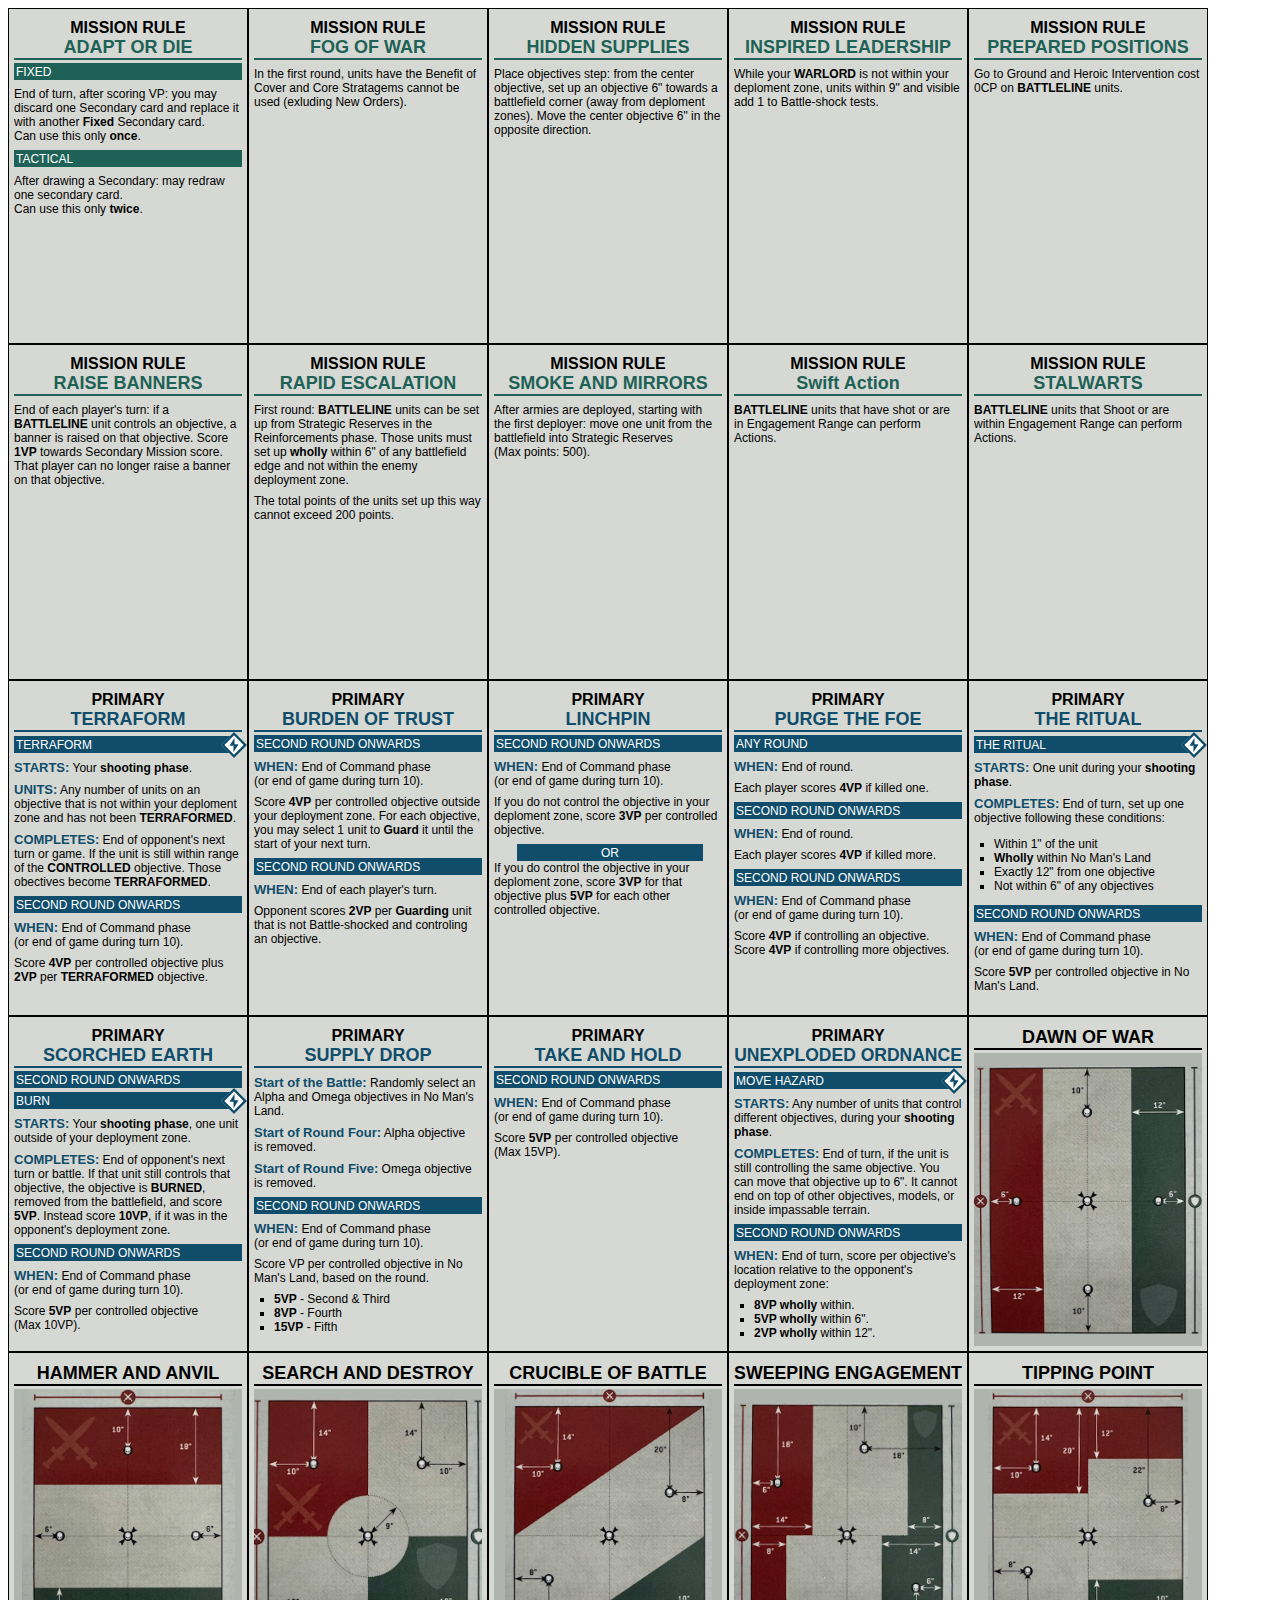
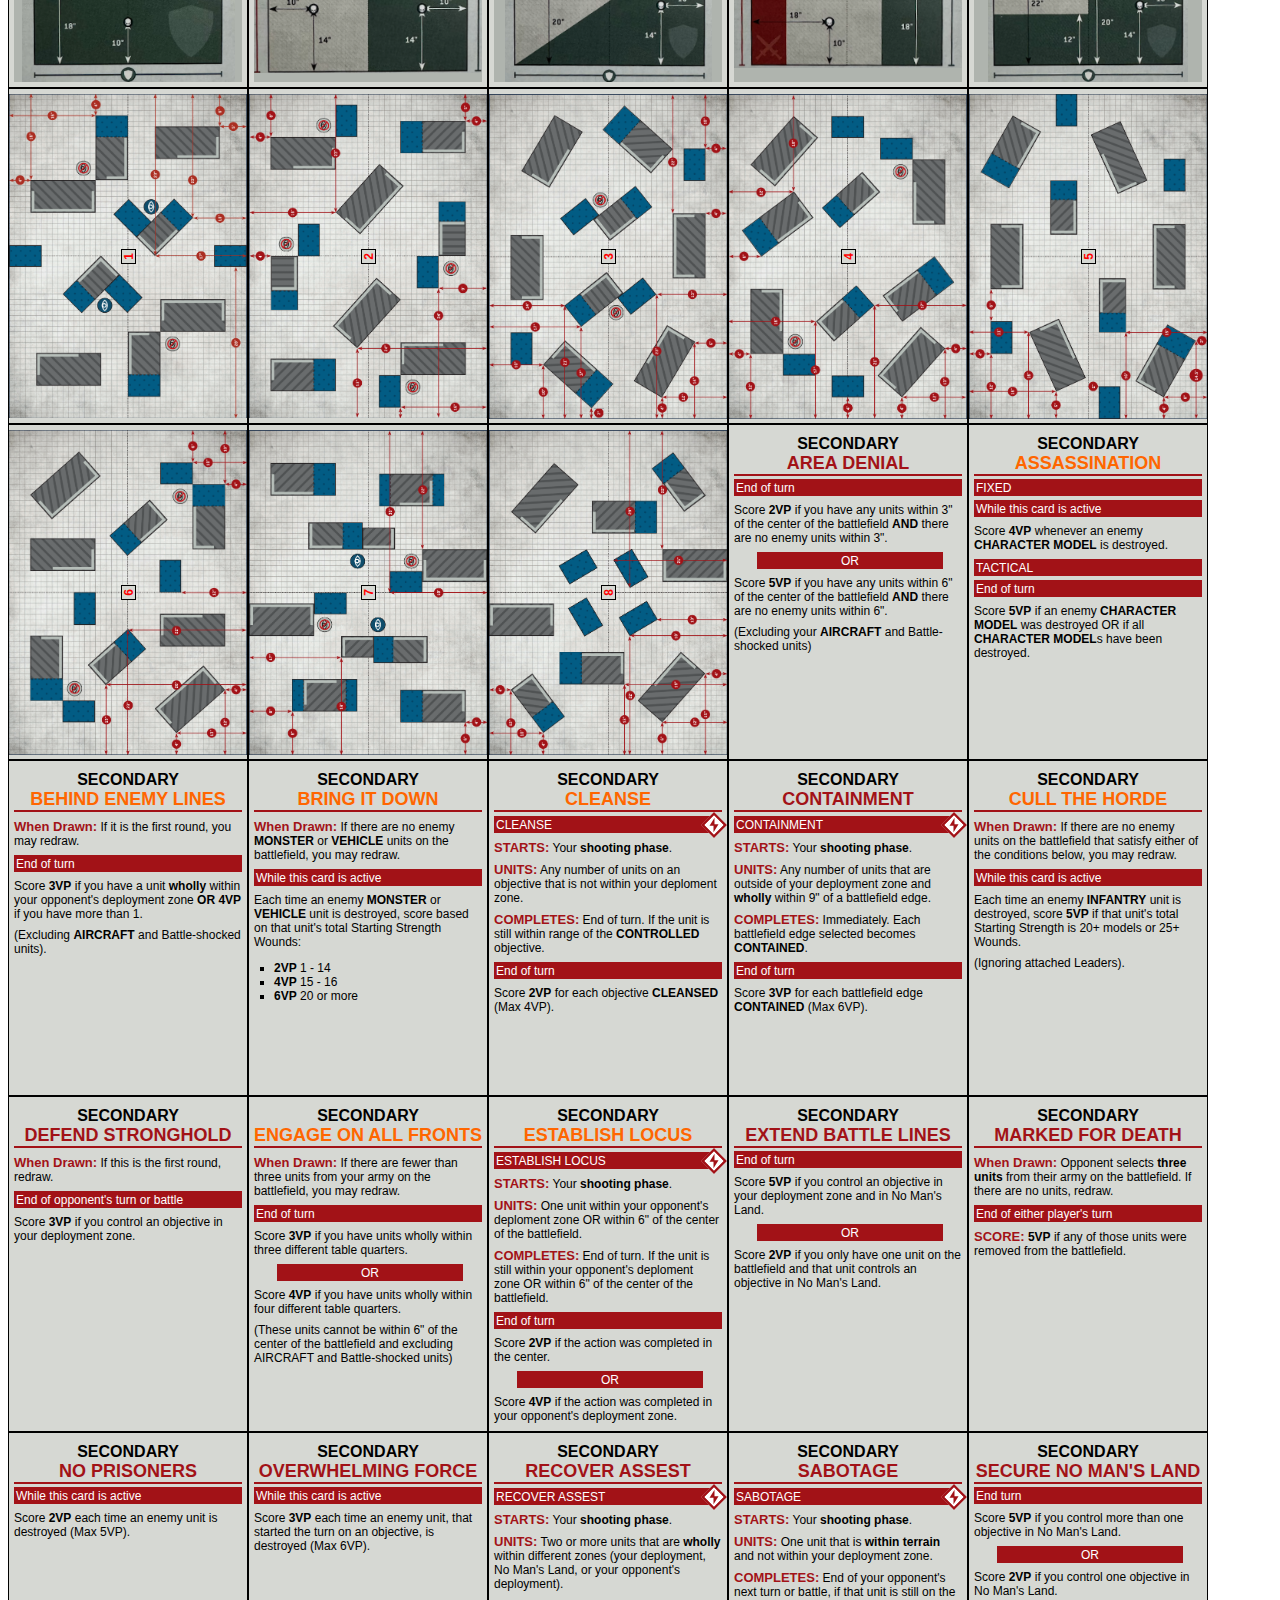
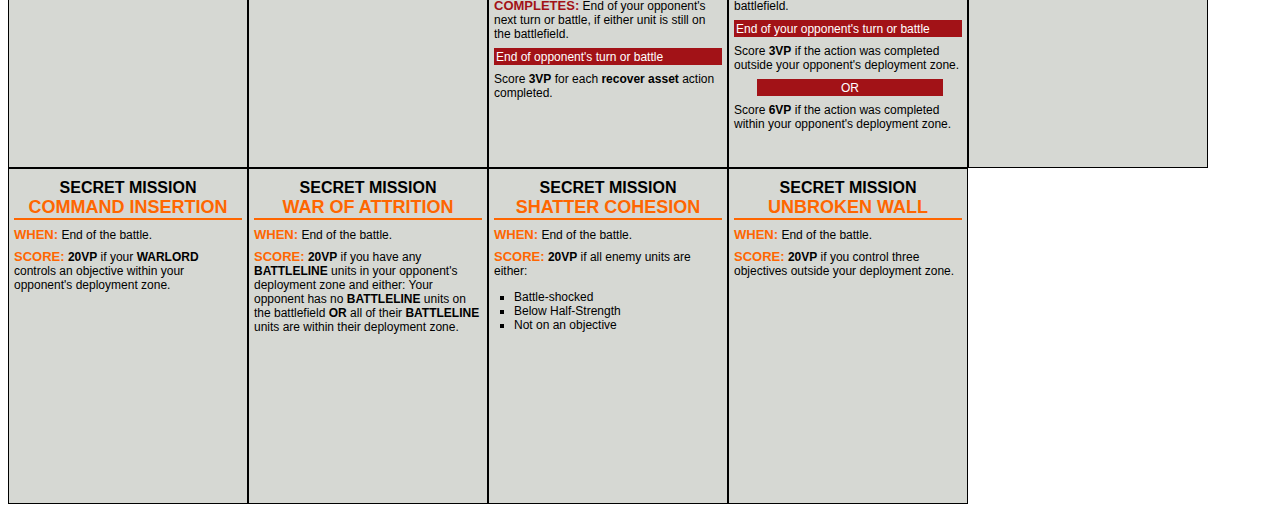
==== cards.html @ 37ebd4b2 "Add files via upload" ====
<!DOCTYPE html>
<html>
<head>
    <title>Pariah Nexus</title>
    <link rel="stylesheet" type="text/css" href="cards.css">
</head>
<body><div id="title" style="display: none; font-size: 36px;"></div>
	<div class="card mission" id="green">
		<div class="text">
			<h3>MISSION RULE</h3>
			<h1>
				ADAPT OR DIE
			</h1>
			<div class="divider">
				FIXED
			</div>
			<p>
				End of turn, after scoring VP: you may discard one Secondary card and replace it with another <strong>Fixed</strong> Secondary card. <br>Can use this only <strong>once</strong>.
			</p>
			<div class="divider">
				TACTICAL
			</div>
			<p>
				After drawing a Secondary: may redraw one secondary card. <br>Can use this only <strong>twice</strong>.
			</p>
		</div>
	</div><div class="card mission" id="green">
		<div class="text">
			<h3>MISSION RULE</h3>
			<h1>
				FOG OF WAR
			</h1>
			<p>
				In the first round, units have the Benefit of Cover and Core Stratagems cannot be used (exluding New Orders).
			</p>
		</div>
	</div><div class="card mission" id="green">
		<div class="text">
			<h3>MISSION RULE</h3>
			<h1>
				HIDDEN SUPPLIES
			</h1>
			<p>
				Place objectives step: from the center objective, set up an objective 6" towards a battlefield corner (away from deploment zones). Move the center objective 6" in the opposite direction.
			</p>
		</div>
	</div><div class="card mission" id="green">
		<div class="text">
			<h3>MISSION RULE</h3>
			<h1>
				INSPIRED LEADERSHIP
			</h1>
			<p>
				While your <strong>WARLORD</strong> is not within your deploment zone, units within 9" and visible add 1 to Battle-shock tests.
			</p>
		</div>
	</div><div class="card mission" id="green">
		<div class="text">
			<h3>MISSION RULE</h3>
			<h1>
				PREPARED POSITIONS
			</h1>
			<p>
				Go to Ground and Heroic Intervention cost 0CP on <strong>BATTLELINE</strong> units.
			</p>
		</div>
	</div><div class="card mission" id="green">
		<div class="text">
			<h3>MISSION RULE</h3>
			<h1>
				RAISE BANNERS
			</h1>
			<p>
				End of each player's turn: if a <strong>BATTLELINE</strong> unit controls an objective, a banner is raised on that objective. Score <strong>1VP</strong> towards Secondary Mission score. That player can no longer raise a banner on that objective. 
			</p>
		</div>
	</div><div class="card mission" id="green">
		<div class="text">
			<h3>MISSION RULE</h3>
			<h1>
				RAPID ESCALATION
			</h1>
			<p>
				First round: <strong>BATTLELINE</strong> units can be set up from Strategic Reserves in the Reinforcements phase. Those units must set up <strong>wholly</strong> within 6" of any battlefield edge and not within the enemy deployment zone.
			</p>
			<p>
				The total points of the units set up this way cannot exceed 200 points. 
			</p>
		</div>
	</div><div class="card mission" id="green">
		<div class="text">
			<h3>MISSION RULE</h3>
			<h1>
				SMOKE AND MIRRORS
			</h1>
			<p>
				After armies are deployed, starting with the first deployer: move one unit from the battlefield into Strategic Reserves<br>(Max points: 500). 
			</p>
		</div>
	</div><div class="card mission" id="green">
		<div class="text">
			<h3>MISSION RULE</h3>
			<h1>
				Swift Action
			</h1>
			<p>
				<strong>BATTLELINE</strong> units that have shot or are in Engagement Range can perform Actions.
			</p>
		</div>
	</div><div class="card mission" id="green">
		<div class="text">
			<h3>MISSION RULE</h3>
			<h1>
				STALWARTS
			</h1>
			<p>
				<strong>BATTLELINE</strong> units that Shoot or are within Engagement Range can perform Actions.
			</p>
		</div>
	</div><div class="card mission" id="blue">
		<div class="text">
			<h3>PRIMARY</h3>
			<h1>
				TERRAFORM
			</h1>
			<div class="action">
				TERRAFORM
			</div><div class="diamond-container"><div class="diamond"><div class="inner-diamond"><div class="triangle"></div><div class="triangle2"></div></div></div></div>
			<p>
				<a>STARTS:</a> Your <strong>shooting phase</strong>. 
			</p>
			<p>
				<a>UNITS:</a> Any number of units on an objective that is not within your deploment zone and has not been <strong>TERRAFORMED</strong>.
			</p>
			<p>
				<a>COMPLETES:</a> End of opponent's next turn or game. If the unit is still within range of the <strong>CONTROLLED</strong> objective. Those obectives become <strong>TERRAFORMED</strong>.
			</p>
			<div class="divider">
				SECOND ROUND ONWARDS
			</div>
			<p>
				<a>WHEN:</a> End of Command phase<br>(or end of game during turn 10).
			</p>
			<p>
				Score <strong>4VP</strong> per controlled objective plus <strong>2VP</strong> per <strong>TERRAFORMED</strong> objective.
			</p>
		</div>
	</div><div class="card mission" id="blue">
		<div class="text">
			<h3>PRIMARY</h3>
			<h1>
				BURDEN OF TRUST
			</h1>
			<div class="divider">
				SECOND ROUND ONWARDS
			</div>
			<p>
				<a>WHEN:</a> End of Command phase<br>(or end of game during turn 10).
			</p>
			<p>
				Score <strong>4VP</strong> per controlled objective outside your deployment zone. For each objective, you may select 1 unit to <strong>Guard</strong> it until the start of your next turn.
			</p>
			<div class="divider">
				SECOND ROUND ONWARDS
			</div>
			<p>
				<a>WHEN:</a> End of each player's turn.
			</p>
			<p>
				Opponent scores <strong>2VP</strong> per <strong>Guarding</strong> unit that is not Battle-shocked and controling an objective.
			</p>
		</div>
	</div><div class="card mission" id="blue">
		<div class="text">
			<h3>PRIMARY</h3>
			<h1>
				LINCHPIN
			</h1>
			<div class="divider">
				SECOND ROUND ONWARDS
			</div>
			<p>
				<a>WHEN:</a> End of Command phase<br>(or end of game during turn 10).
			</p>
			<p>
				If you do not control the objective in your deploment zone, score <strong>3VP</strong> per controlled objective.

				<div class="divider or">OR</div>

				If you do control the objective in your deploment zone, score <strong>3VP</strong> for that objective plus <strong>5VP</strong> for each other controlled objective.
			</p>
		</div>
	</div><div class="card mission" id="blue">
		<div class="text">
			<h3>PRIMARY</h3>
			<h1>
				PURGE THE FOE
			</h1>
			<div class="divider">
				ANY ROUND
			</div>
			<p>
				<a>WHEN:</a> End of round.
			</p>
			<p>
				Each player scores <strong>4VP</strong> if killed one.
			</p>
			<div class="divider">
				SECOND ROUND ONWARDS
			</div>
			<p>
				<a>WHEN:</a> End of round.
			</p>
			<p>
				Each player scores <strong>4VP</strong> if killed more.
			</p>
			<div class="divider">
				SECOND ROUND ONWARDS
			</div>
			<p>
				<a>WHEN:</a> End of Command phase<br>(or end of game during turn 10).
			</p>
			<p>
				Score <strong>4VP</strong> if controlling an objective.<br>
				Score <strong>4VP</strong> if controlling more objectives.
			</p>
		</div>
	</div><div class="card mission" id="blue">
		<div class="text">
			<h3>PRIMARY</h3>
			<h1>
				THE RITUAL
			</h1>
			<div class="action">
				THE RITUAL
			</div><div class="diamond-container"><div class="diamond"><div class="inner-diamond"><div class="triangle"></div><div class="triangle2"></div></div></div></div>
			<p>
				<a>STARTS:</a> One unit during your <strong>shooting phase</strong>.
			</p>
			<p>
				<a>COMPLETES:</a> End of turn, set up one objective following these conditions:
				<ul>
					<li>Within 1" of the unit</li>
					<li><strong>Wholly</strong> within No Man's Land</li>
					<li>Exactly 12" from one objective</li>
					<li>Not within 6" of any objectives</li>
				</ul>
			</p>
			<div class="divider">
				SECOND ROUND ONWARDS
			</div>
			<p>
				<a>WHEN:</a> End of Command phase<br>(or end of game during turn 10).
			</p>
			<p>
				Score <strong>5VP</strong> per controlled objective in No Man's Land.<br>
			</p>
		</div>
	</div><div class="card mission" id="blue">
		<div class="text">
			<h3>PRIMARY</h3>
			<h1>
				SCORCHED EARTH
			</h1>
			<div class="divider">
				SECOND ROUND ONWARDS
			</div>
			<div class="action">
				BURN
			</div><div class="diamond-container"><div class="diamond"><div class="inner-diamond"><div class="triangle"></div><div class="triangle2"></div></div></div></div>
			<p>
				<a>STARTS:</a> Your <strong>shooting phase</strong>, one unit outside of your deployment zone.
			</p>
			<p>
				<a>COMPLETES:</a> End of opponent's next turn or battle. If that unit still controls that objective, the objective is <strong>BURNED</strong>, removed from the battlefield, and score <strong>5VP</strong>. Instead score <strong>10VP</strong>, if it was in the opponent's deployment zone.
			</p>
			<div class="divider">
				SECOND ROUND ONWARDS
			</div>
			<p>
				<a>WHEN:</a> End of Command phase<br>(or end of game during turn 10).
			</p>
			<p>
				Score <strong>5VP</strong> per controlled objective <br>(Max 10VP).
			</p>
		</div>
	</div><div class="card mission" id="blue">
		<div class="text">
			<h3>PRIMARY</h3>
			<h1>
				SUPPLY DROP
			</h1>
			<p>
				<a>Start of the Battle:</a> Randomly select an Alpha and Omega objectives in No Man's Land. 
			</p>
			<p>
				<a>Start of Round Four:</a> Alpha objective<br>is removed. 
			</p>
			<p>
				<a>Start of Round Five:</a> Omega objective<br>is removed. 
			</p>
			<div class="divider">
				SECOND ROUND ONWARDS
			</div>
			<p>
				<a>WHEN:</a> End of Command phase<br>(or end of game during turn 10).
			</p>
			<p>
				Score VP per controlled objective in No Man's Land, based on the round.
				<ul style="margin: 0;">
					<li><strong>5VP</strong> - Second & Third</li>
					<li><strong>8VP</strong> - Fourth</li>
					<li><strong>15VP</strong> - Fifth</li>
				</ul>
			</p>
		</div>
	</div><div class="card mission" id="blue">
		<div class="text">
			<h3>PRIMARY</h3>
			<h1>
				TAKE AND HOLD
			</h1>
			<div class="divider">
				SECOND ROUND ONWARDS
			</div>
			<p>
				<a>WHEN:</a> End of Command phase<br>(or end of game during turn 10).
			</p>
			<p>
				Score <strong>5VP</strong> per controlled objective<br>(Max 15VP).
			</p>
		</div>
	</div><div class="card mission" id="blue">
		<div class="text">
			<h3>PRIMARY</h3>
			<h1 style="font-size: 1.46em;">
				UNEXPLODED ORDNANCE
			</h1>
			<div class="action">
				MOVE HAZARD
			</div><div class="diamond-container"><div class="diamond"><div class="inner-diamond"><div class="triangle"></div><div class="triangle2"></div></div></div></div>
			<p>
				<a>STARTS:</a> Any number of units that control different objectives, during your <strong>shooting phase</strong>.
			</p>
			<p>
				<a>COMPLETES:</a> End of turn, if the unit is still controlling the same objective. You can move that objective up to 6". It cannot end on top of other objectives, models, or inside impassable terrain. 
			</p>
			<div class="divider">
				SECOND ROUND ONWARDS
			</div>
			<p>
				<a>WHEN:</a> End of turn, score per objective's location relative to the opponent's deployment zone:
			</p>
			<ul style="margin: 0;">
				<li><strong>8VP wholly</strong> within.</li>
				<li><strong>5VP wholly</strong> within 6".</li>
				<li><strong>2VP wholly</strong> within 12".</li>
			</ul>
		</div>
	</div><div class="card mission" id="deployment">
		<div class="text">
			<h1>
				DAWN OF WAR
			</h1>
			<div class="deploymentZone" style="background-image: url(images/DoW.png);"></div>
		</div>
	</div><div class="card mission" id="deployment">
		<div class="text">
			<h1>
				HAMMER AND ANVIL
			</h1>
			<div class="deploymentZone" style="background-image: url(images/HaA.png);"></div>
		</div>
	</div><div class="card mission" id="deployment">
		<div class="text">
			<h1>
				SEARCH AND DESTROY
			</h1>
			<div class="deploymentZone" style="background-image: url(images/SnD.png);"></div>
		</div>
	</div><div class="card mission" id="deployment">
		<div class="text">
			<h1>
				CRUCIBLE OF BATTLE
			</h1>
			<div class="deploymentZone" style="background-image: url(images/CoB.png);"></div>
		</div>
	</div><div class="card mission" id="deployment">
		<div class="text">
			<h1 style="font-size: 17.75px;">
				SWEEPING ENGAGEMENT
			</h1>
			<div class="deploymentZone" style="background-image: url(images/SE.png);"></div>
		</div>
	</div><div class="card mission" id="deployment">
		<div class="text">
			<h1>
				TIPPING POINT
			</h1>
			<div class="deploymentZone" style="background-image: url(images/TP.png);"></div>
		</div>
	</div><div class="card mission" id="terrain" style="background-image: url(images/1.png);">
		<div class="terrainNum">1</div>
	</div><div class="card mission" id="terrain" style="background-image: url(images/2.png);">
		<div class="terrainNum">2</div>
	</div><div class="card mission" id="terrain" style="background-image: url(images/3.png);">
		<div class="terrainNum">3</div>
	</div><div class="card mission" id="terrain" style="background-image: url(images/4.png);">
		<div class="terrainNum">4</div>
	</div><div class="card mission" id="terrain" style="background-image: url(images/5.png);">
		<div class="terrainNum">5</div>
	</div><div class="card mission" id="terrain" style="background-image: url(images/6.png);">
		<div class="terrainNum">6</div>
	</div><div class="card mission" id="terrain" style="background-image: url(images/7.png);">
		<div class="terrainNum">7</div>
	</div><div class="card mission" id="terrain" style="background-image: url(images/8.png);">
		<div class="terrainNum">8</div>
	</div><div class="card mission" id="red">
		<div class="text">
			<h3>SECONDARY</h3>
			<h1>
				AREA DENIAL
			</h1>				
			<div class="divider">End of turn</div>
			<p>
				Score <strong>2VP</strong> if you have any units within 3" of the center of the battlefield <strong>AND</strong> there are no enemy units within 3". 
			</p>
			<div class="divider or">OR</div>
			<p>
				Score <strong>5VP</strong> if you have any units within 6" of the center of the battlefield <strong>AND</strong> there are no enemy units within 6". 
			</p>
			</p>
			<p>(Excluding your <strong>AIRCRAFT</strong> and Battle-shocked units)</p>
		</div>
	</div><div class="card mission fixed" id="red">
		<div class="text">
			<h3>SECONDARY</h3>
			<h1>
				ASSASSINATION
			</h1>
			<div class="divider">
				FIXED
			</div>
			<div class="divider" style="margin-top: 4px;">While this card is active</div>
			<p>
				Score <strong>4VP</strong> whenever an enemy <strong>CHARACTER MODEL</strong> is destroyed.
			</p>
			<div class="divider">
				TACTICAL
			</div>
			<div class="divider" style="margin-top: 4px;">End of turn</div>
			<p>
				Score <strong>5VP</strong> if an enemy <strong>CHARACTER MODEL</strong> was destroyed OR if all <strong>CHARACTER MODEL</strong>s have been destroyed.
			</p>
		</div>
	</div><div class="card mission fixed" id="red">
		<div class="text">
			<h3>SECONDARY</h3>
			<h1>
				BEHIND ENEMY LINES
			</h1>
			<p>
				<a>When Drawn:</a> If it is the first round, you may redraw.
			</p>
			<div class="divider">End of turn</div>
			<p>Score <strong>3VP</strong> if you have a unit <strong>wholly</strong> within your opponent's deployment zone <strong>OR 4VP</strong> if you have more than 1.
			</p>
			<p>(Excluding <strong>AIRCRAFT</strong> and Battle-shocked units).</p>
		</div>
	</div><div class="card mission fixed" id="red">
		<div class="text">
			<h3>SECONDARY</h3>
			<h1>
				BRING IT DOWN
			</h1>
			<p>
				<a>When Drawn:</a> If there are no enemy <strong>MONSTER</strong> or <strong>VEHICLE</strong> units on the battlefield, you may redraw.
			</p>
			<div class="divider">While this card is active</div>
			<p>Each time an enemy <strong>MONSTER</strong> or <strong>VEHICLE</strong> unit is destroyed, score based on that unit's total Starting Strength Wounds:</p>
			<ul>
				<li><strong>2VP</strong> 1 - 14</li>
				<li><strong>4VP</strong> 15 - 16</li>
				<li><strong>6VP</strong> 20 or more</li>
			</ul>
		</div>
	</div><div class="card mission fixed" id="red">
		<div class="text">
			<h3>SECONDARY</h3>
			<h1>
				CLEANSE
			</h1>
			<div class="action">
				CLEANSE
			</div><div class="diamond-container"><div class="diamond"><div class="inner-diamond"><div class="triangle"></div><div class="triangle2"></div></div></div></div>
			<p>
				<a>STARTS:</a> Your <strong>shooting phase</strong>. 
			</p>
			<p>
				<a>UNITS:</a> Any number of units on an objective that is not within your deploment zone.
			</p>
			<p>
				<a>COMPLETES:</a> End of turn. If the unit is still within range of the <strong>CONTROLLED</strong> objective.
			</p>
			<div class="divider">End of turn</div>
			<p>
				Score <strong>2VP</strong> for each objective <strong>CLEANSED</strong> (Max 4VP).
			</p>
		</div>
	</div><div class="card mission" id="red">
		<div class="text">
			<h3>SECONDARY</h3>
			<h1>
				CONTAINMENT
			</h1>
			<div class="action">
				CONTAINMENT
			</div><div class="diamond-container"><div class="diamond"><div class="inner-diamond"><div class="triangle"></div><div class="triangle2"></div></div></div></div>
			<p>
				<a>STARTS:</a> Your <strong>shooting phase</strong>. 
			</p>
			<p>
				<a>UNITS:</a> Any number of units that are outside of your deployment zone and <strong>wholly</strong> within 9" of a battlefield edge. 
			</p>
			<p>
				<a>COMPLETES:</a> Immediately. Each battlefield edge selected becomes <strong>CONTAINED</strong>.
			</p>
			<div class="divider">End of turn</div>
			<p>
				Score <strong>3VP</strong> for each battlefield edge <strong>CONTAINED</strong> (Max 6VP).
			</p>
		</div>
	</div><div class="card mission fixed" id="red">
		<div class="text">
			<h3>SECONDARY</h3>
			<h1>
				CULL THE HORDE
			</h1>
			<p>
				<a>When Drawn:</a> If there are no enemy units on the battlefield that satisfy either of the conditions below, you may redraw.
			</p>
			<div class="divider">While this card is active</div>
			<p>
				Each time an enemy <strong>INFANTRY</strong> unit is destroyed, score <strong>5VP</strong> if that unit's total Starting Strength is 20+ models or 25+ Wounds.
			</p>
			<p>
				(Ignoring attached Leaders).
			</p>
		</div>
	</div><div class="card mission" id="red">
		<div class="text">
			<h3>SECONDARY</h3>
			<h1>
				DEFEND STRONGHOLD
			</h1>
			<p>
				<a>When Drawn:</a> If this is the first round, redraw.
			</p>
			<div class="divider">End of opponent's turn or battle</div>
			<p>
				Score <strong>3VP</strong> if you control an objective in your deployment zone.
			</p>
		</div>
	</div><div class="card mission fixed" id="red">
		<div class="text">
			<h3>SECONDARY</h3>
			<h1>
				ENGAGE ON ALL FRONTS
			</h1>
			<p>
				<a>When Drawn:</a> If there are fewer than three units from your army on the battlefield, you may redraw.
			</p>
			<div class="divider">End of turn</div>
			<p>
				Score <strong>3VP</strong> if you have units wholly within three different table quarters.
			</p>
			<div class="divider or">OR</div>
			<p>
				Score <strong>4VP</strong> if you have units wholly within four different table quarters.
			</p>
			<p>
				(These units cannot be within 6" of the center of the battlefield and excluding AIRCRAFT and Battle-shocked units)
			</p>
		</div>
	</div><div class="card mission fixed" id="red">
		<div class="text">
			<h3>SECONDARY</h3>
			<h1>
				ESTABLISH LOCUS
			</h1>
			<div class="action">
				ESTABLISH LOCUS
			</div><div class="diamond-container"><div class="diamond"><div class="inner-diamond"><div class="triangle"></div><div class="triangle2"></div></div></div></div>
			<p>
				<a>STARTS:</a> Your <strong>shooting phase</strong>. 
			</p>
			<p>
				<a>UNITS:</a> One unit within your opponent's deploment zone OR within 6" of the center of the battlefield.
			</p>
			<p>
				<a>COMPLETES:</a> End of turn. If the unit is still within your opponent's deploment zone OR within 6" of the center of the battlefield.
			</p>
			<div class="divider">End of turn</div>
			<p>
				Score <strong>2VP</strong> if the action was completed in the center.
			</p>
			<div class="divider or">OR</div>
			<p>
				Score <strong>4VP</strong> if the action was completed in your opponent's deployment zone.
			</p>
		</div>
	</div><div class="card mission" id="red">
		<div class="text">
			<h3>SECONDARY</h3>
			<h1>
				EXTEND BATTLE LINES
			</h1>
			<div class="divider">End of turn</div>
			<p>
				Score <strong>5VP</strong> if you control an objective in your deployment zone and in No Man's Land.
			</p>
			<div class="divider or">OR</div>
			<p>
				Score <strong>2VP</strong> if you only have one unit on the battlefield and that unit controls an objective in No Man's Land.
			</p>
		</div>
	</div><div class="card mission" id="red">
		<div class="text">
			<h3>SECONDARY</h3>
			<h1>
				MARKED FOR DEATH
			</h1>
			<p>
				<a>When Drawn:</a> Opponent selects <strong>three units</strong> from their army on the battlefield. If there are no units, redraw. 
			</p>
			<div class="divider">End of either player's turn</div>
			<p>
				<a>SCORE:</a> <strong>5VP</strong> if any of those units were removed from the battlefield.
			</p>
		</div>
	</div><div class="card mission" id="red">
		<div class="text">
			<h3>SECONDARY</h3>
			<h1>
				NO PRISONERS
			</h1>
			<div class="divider">While this card is active</div>
			<p>
				Score <strong>2VP</strong> each time an enemy unit is destroyed (Max 5VP).
			</p>
		</div>
	</div><div class="card mission" id="red">
		<div class="text">
			<h3>SECONDARY</h3>
			<h1>
				OVERWHELMING FORCE
			</h1>
			<div class="divider">While this card is active</div>
			<p>
				Score <strong>3VP</strong> each time an enemy unit, that started the turn on an objective, is destroyed (Max 6VP).
			</p>
		</div>
	</div><div class="card mission" id="red">
		<div class="text">
			<h3>SECONDARY</h3>
			<h1>
				RECOVER ASSEST
			</h1>
			<div class="action">
				RECOVER ASSEST
			</div><div class="diamond-container"><div class="diamond"><div class="inner-diamond"><div class="triangle"></div><div class="triangle2"></div></div></div></div>
			<p>
				<a>STARTS:</a> Your <strong>shooting phase</strong>. 
			</p>
			<p>
				<a>UNITS:</a> Two or more units that are <strong>wholly</strong> within different zones (your deployment, No Man's Land, or your opponent's deployment).
			</p>
			<p>
				<a>COMPLETES:</a> End of your opponent's next turn or battle, if either unit is still on the battlefield. 
			</p>
			<div class="divider">End of opponent's turn or battle</div>
			<p>
				Score <strong>3VP</strong> for each <strong>recover asset</strong> action completed.
			</p>
		</div>
	</div><div class="card mission" id="red">
		<div class="text">
			<h3>SECONDARY</h3>
			<h1>
				SABOTAGE
			</h1>
			<div class="action">
				SABOTAGE
			</div><div class="diamond-container"><div class="diamond"><div class="inner-diamond"><div class="triangle"></div><div class="triangle2"></div></div></div></div>
			<p>
				<a>STARTS:</a> Your <strong>shooting phase</strong>. 
			</p>
			<p>
				<a>UNITS:</a> One unit that is <strong>within terrain</strong> and not within your deployment zone.
			</p>
			<p>
				<a>COMPLETES:</a> End of your opponent's next turn or battle, if that unit is still on the battlefield. 
			</p>
			<div class="divider">End of your opponent's turn or battle</div>
			<p>
				Score <strong>3VP</strong> if the action was completed outside your opponent's deployment zone.
			</p>
			<div class="divider or">OR</div>
			<p>
				Score <strong>6VP</strong> if the action was completed within your opponent's deployment zone.
			</p>
		</div>
	</div><div class="card mission" id="red">
		<div class="text">
			<h3>SECONDARY</h3>
			<h1>
				SECURE NO MAN'S LAND
			</h1>
			<div class="divider">End turn</div>
			<p>
				Score <strong>5VP</strong> if you control more than one objective in No Man's Land.
			</p>
			<div class="divider or">OR</div>
			<p>
				Score <strong>2VP</strong> if you control one objective in No Man's Land.
			</p>
		</div>
	</div><div class="card mission" id="orange">
		<div class="text">
			<h3>SECRET MISSION</h3>
			<h1>
				COMMAND INSERTION
			</h1>
			<p>
				<a>WHEN:</a> End of the battle.
			</p>
			<p>
				<a>SCORE:</a> <strong>20VP</strong> if your <strong>WARLORD</strong> controls an objective within your opponent's deployment zone. 
			</p>
		</div>
	</div><div class="card mission" id="orange">
		<div class="text">
			<h3>SECRET MISSION</h3>
			<h1>
				WAR OF ATTRITION
			</h1>
			<p>
				<a>WHEN:</a> End of the battle.
			</p>
			<p>
				<a>SCORE:</a> <strong>20VP</strong> if you have any <strong>BATTLELINE</strong> units in your opponent's deployment zone and either: Your opponent has no <strong>BATTLELINE</strong> units on the battlefield <strong>OR</strong> all of their <strong>BATTLELINE</strong> units are within their deployment zone.
			</p>
		</div>
	</div><div class="card mission" id="orange">
		<div class="text">
			<h3>SECRET MISSION</h3>
			<h1>
				SHATTER COHESION
			</h1>
			<p>
				<a>WHEN:</a> End of the battle.
			</p>
			<p >
				<a>SCORE:</a> <strong>20VP</strong> if all enemy units are either: 
				<ul>
					<li>Battle-shocked</li>
					<li>Below Half-Strength</li>
					<li>Not on an objective</li>
				</ul>
			</p>
		</div>
	</div><div class="card mission" id="orange">
		<div class="text">
			<h3>SECRET MISSION</h3>
			<h1>
				UNBROKEN WALL
			</h1>
			<p>
				<a>WHEN:</a> End of the battle.
			</p>
			<p >
				<a>SCORE:</a> <strong>20VP</strong> if you control three objectives outside your deployment zone.
			</p>
		</div>
	</div>
	<script>
		const pathname = window.location.href.split('#');
		if(pathname[1] == "mission"){
			var link = document.createElement("link");
                link.rel = "stylesheet";
                link.type = "text/css";
                link.href = "mission.css";  
                document.head.appendChild(link);

			//Hide everything
			const children = document.body.children;
			for (let i = 0; i < children.length; i++) {
			    children[i].style.display = 'none';
			}
			//Generate and unhide the set
			var Missions = [
				["A", 18, 6, 25, [1,2,4,6,7,8]],
				["B", 14, 8, 25, [1,2,4,6,7,8]],
				["C", 13, 2, 25, [1,2,4,6,7,8]],
				["D", 16, 9, 25, [1,2,4,6,7,8]],
				["E", 18, 5, 21, [1, 7, 8]],
				["F", 12, 3, 21, [1, 7, 8]],
				["G", 15, 10, 21, [1, 7, 8]],
				["H", 17, 8, 21, [1, 7, 8]],
				["I", 12, 5, 22, [1, 2, 3, 4, 6]],
				["J", 13, 6, 22, [1, 2, 3, 4, 6]],
				["K", 16, 10, 22, [1, 2, 3, 4, 6]],
				["L", 18, 3, 22, [1, 2, 3, 4, 6]],
				["M", 14, 7, 23, [1, 2, 4, 6, 8]],
				["N", 15, 9, 23, [1, 2, 4, 6, 8]],
				["O", 11, 10, 23, [1, 2, 4, 6, 8]],
				["P", 16, 4, 23, [1, 2, 4, 6, 8]],
				["Q", 17, 7, 24, [3, 5]],
				["R", 11, 9, 24, [3, 5]],
				["S", 13, 6, 20, [5]],
				["T", 19, 4, 20, [5]]
			];
			var randomNumber = Math.floor(Math.random() * 20);
			var selectedMission = Missions[randomNumber];
			let deploymentArray = selectedMission[4];
			randomNumber = Math.floor(Math.random() * deploymentArray.length);
			let deployment = deploymentArray[randomNumber];
			
			for(var x=1;x<4;x++){
				children[selectedMission[x]].style.display = 'inline-block';
			}
			children[deployment+25].style.display = 'inline-block';
			
			document.getElementById("title").innerHTML = "Mission: "+selectedMission[0]+"<br>Deployment: "+deployment;
			document.getElementById("title").style.display = 'block';
		}
	</script>
</body>
</html>
---- cards.css ----
body{
	font-size: 0;
}
.card{
	height: calc(88.9mm - 12px);
	width: calc(63.5mm - 12px);
	border-style: solid;
	border-width: 1px;
	display: inline-block;
	font-family: sans-serif;
	font-size: 12px;
	padding: 5px;
	position: relative;
}
.left{
	height: calc(100% - 15px);
	padding-top: 15px;
	width: 17px;
	position: relative;
	top: 0;
	left: 0;
	font-size: 16px;
	font-weight: 700;
	color: white;
	writing-mode: vertical-rl;
	text-orientation: mixed;
}
.text{
	height: calc(100% - 20px);
	width: calc(100% - 55px);
	position: absolute;
	top: 10px;
	left: 30px;
	padding: 0 10px 0 5px;
}
h1{
	position: relative;
	font-size: 18px;
	font-weight: 700;
	border-bottom: 2px solid black;
	left: -8px;
	padding-left: 15px;
	width: calc(100% + 13px);
	margin-bottom: 3px;
	height: 21px;
}
h2{
	font-size: 10px;
	font-weight: 700;
	margin: 0px;
}
h3{
	text-align: center;
	margin: 0;
	font-size: 16px;
	font-weight: 700;
}
p{
	margin: 7px 0;
}
p a{
	font-size: 13px;
	font-weight: 700;
}
ul{
	list-style-type: square;
	padding-left: 20px;
}
.icon{
	width: 17px;
	position: absolute;
	bottom: 5px;
	left: 5px;
}
.divider,
.action{
	background-color: black;
	color: white;
	padding: 2px 2px 1px 2px;
	position: relative;
}
.action{
	width: 95%;
	margin-top: 4px;
}
.or{
	width: 80%;
	margin: 0 10%;
	text-align: center;
}
.diamond-container {
    position: absolute;
    right: 0;
    width: 18px;   
    height: 18px;
    margin-top: -13px;   
    transform: translate(-50%, -50%); 
}
.diamond {
    width: 100%; /* Set diamond width relative to container */
    height: 100%; /* Set diamond height relative to container */
    background-color: transparent;
    position: absolute;
    top: 25%; /* Adjust vertical position */
    left: 25%; /* Adjust horizontal position */
}
.diamond::before,
.diamond::after {
    content: "";
    position: absolute;
    top: 0;
    left: 0;
    width: 100%; /* Set width to 100% to cover the diamond */
    height: 100%; /* Set height to 100% to cover the diamond */
    background-color: transparent;
    border: 2px solid black; /* Set border color for the diamond */
    box-sizing: border-box; /* Ensure border doesn't add to the width and height */
    transform: rotate(45deg); /* Rotate to create the diamond shape */
    transform-origin: center; /* Rotate around center */
}
.diamond::before{
	background-color: white;
}
.inner-diamond {
    width: 100%;
    height: 100%;
    position: absolute;
    top: 0;
    left: 0;
}

.triangle,
.triangle2 {
    position: absolute;
    width: 0;
    height: 0;
    border-top: 8px solid transparent; 
    border-right: 5px solid blue; 
    top: 50%; 
    left: 50%; 
    transform: translate(-90%, -90%); 
}
.triangle2{
	transform: translate(-10%, -10%) rotate(180deg);
}



#green p a,
#green h1{
	color: #1e6257;
}
#green h1,
#green .diamond::before,
#green .diamond::after{
	border-color: #1e6257;
}
#green .left{
	background-color: #1e6257;
}
#green .divider,
#green .action{
	background-color: #1e6257;
}
#green .triangle,
#green .triangle2{
	border-right-color: #1e6257;
}





#red p a,
#red h1{
	color: #a21217;
}
#red h1,
#red .diamond::before,
#red .diamond::after{
	border-color: #a21217;
}
#red .left,
#red .divider,
#red .action{
	background-color: #a21217;
}
#red .triangle,
#red .triangle2{
	border-right-color: #a21217;
}



#blue p a,
#blue h1{
	color: #0f4d6b;
}
#blue h1,
#blue .diamond::before,
#blue .diamond::after{
	border-color: #0f4d6b;
}
#blue .left,
#blue .divider,
#blue .action{
	background-color: #0f4d6b;
}
#blue .triangle,
#blue .triangle2{
	border-right-color: #0f4d6b;
}


#orange p a,
#orange h1{
	color: #ff6600;
}
#orange h1,
#orange .diamond::before,
#orange .diamond::after{
	border-color: #ff6600;
}
#orange .left,
#orange .divider,
#orange .action{
	background-color: #ff6600;
}
#orange .triangle,
#orange .triangle2{
	border-right-color: #ff6600;
}


/*
.core{
	display: none;
}
.orks{
	display: none;
}
.tau{
	display: none;
}
.drukhari{
	display: none;	
}*/

.mission{
	background-color: #D6D8D3;
}
.mission .text{
	width: calc(100% - 10px);
	padding: 0 5px;
	left: 0;
}
.mission h1{
	left: 0;
	padding: 0;
	width: 100%;
	text-align: center;
	margin-top: 0;
}
.fixed h1{
	color: #ff6600 !important;
}
#deployment .deploymentZone{
	width: 100%;
	height: 293px;
	background-color: #AFB4AE;
    background-size: contain;
    background-repeat: no-repeat;
    background-position: center;
}

#terrain{
	background-color: #D6D8D3;
    background-size: contain;
    background-repeat: no-repeat;
    background-position: center;
}
.terrainNum{
	position: absolute;
	top: calc(44.45mm - 8.5px);
	left: calc(31.75mm - 8.5px);
	rotate: -90deg;
	height: 13px;
	width: 13px;
	background-color: #D6D8D3;
	text-align: center;
	border: 1px solid black;
	color: red;
	font-weight: 700;
}















@media print {
	body {-webkit-print-color-adjust: exact;}
}
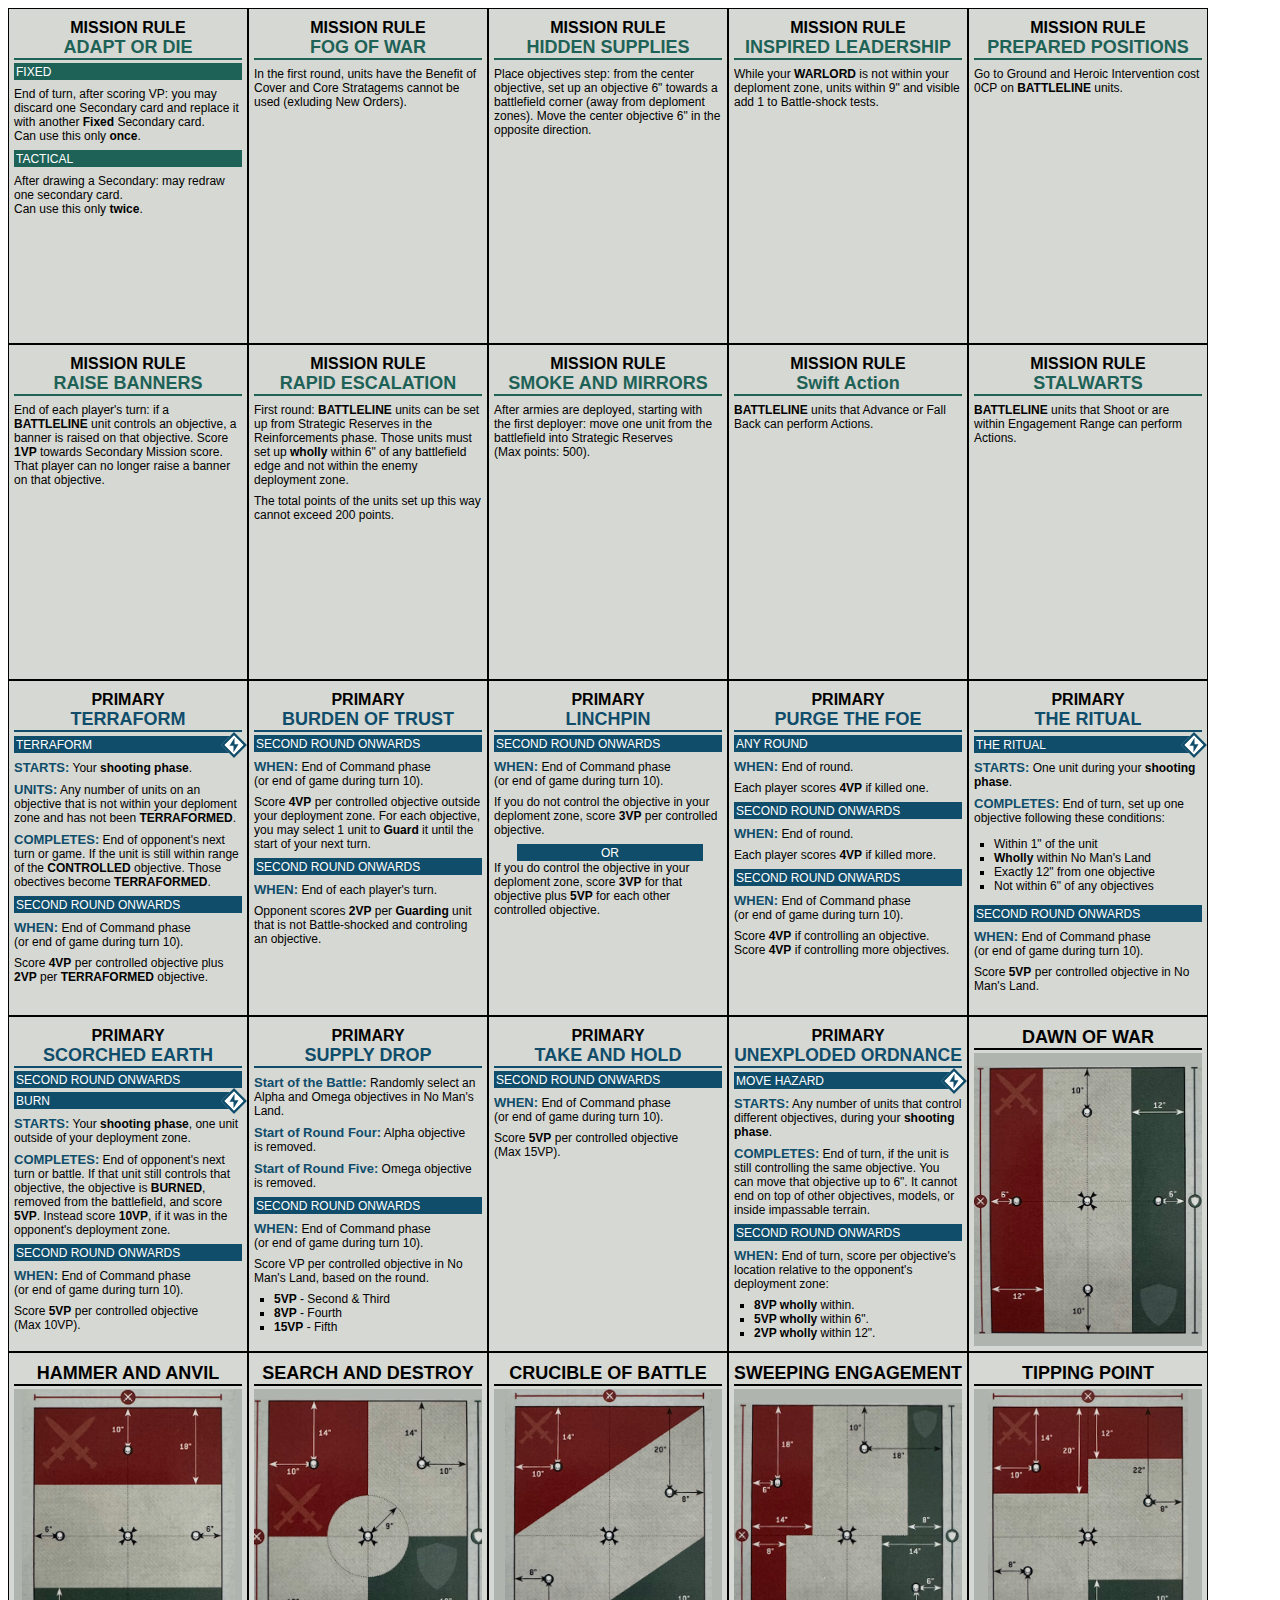
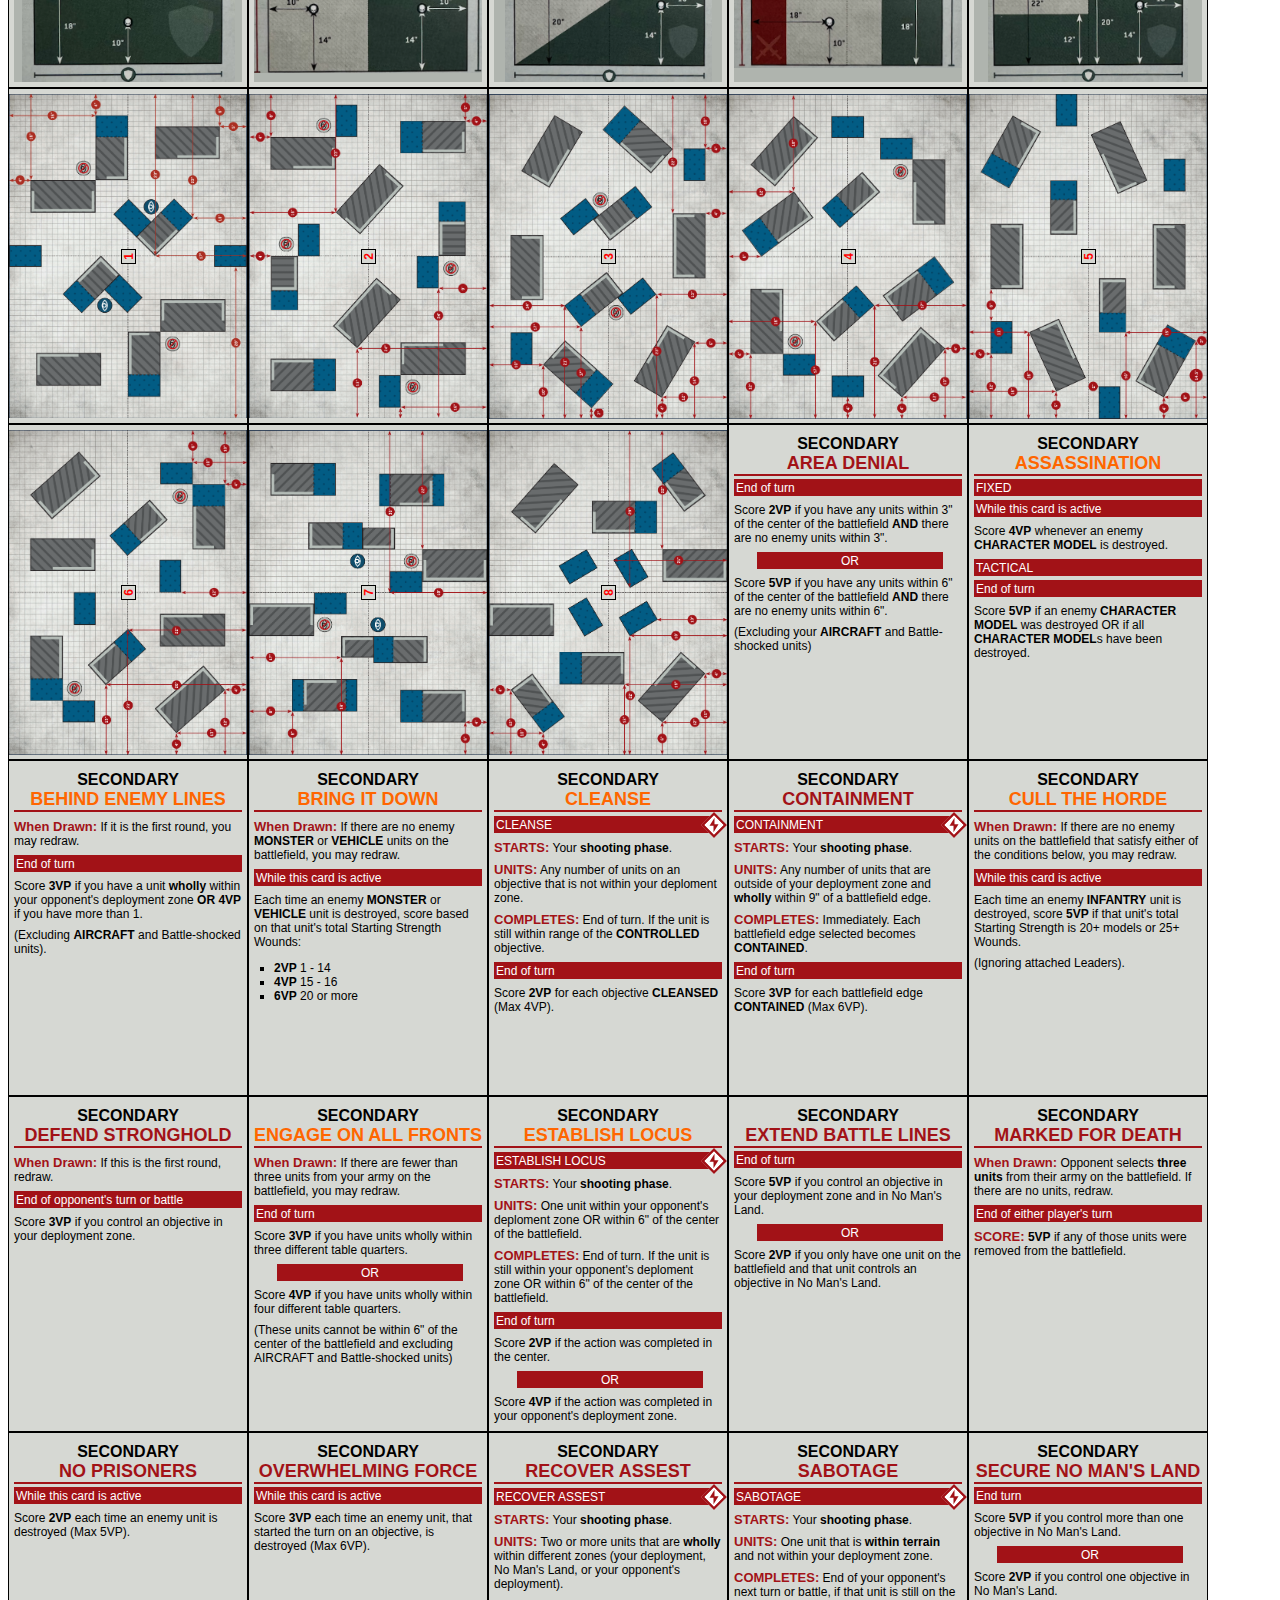
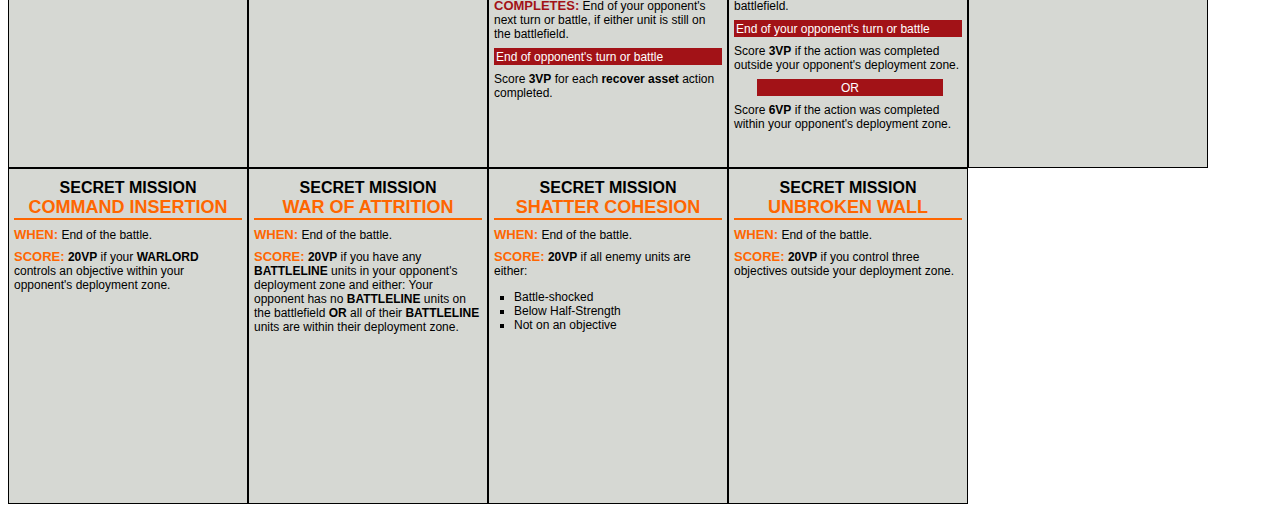
==== commit fcf0447b: "Update cards.html" ====
--- a/cards.html
+++ b/cards.html
@@ -104,7 +104,7 @@
 				Swift Action
 			</h1>
 			<p>
-				<strong>BATTLELINE</strong> units that have shot or are in Engagement Range can perform Actions.
+				<strong>BATTLELINE</strong> units that Advance or Fall Back can perform Actions.
 			</p>
 		</div>
 	</div><div class="card mission" id="green">
@@ -836,4 +836,4 @@
 		}
 	</script>
 </body>
-</html>+</html>
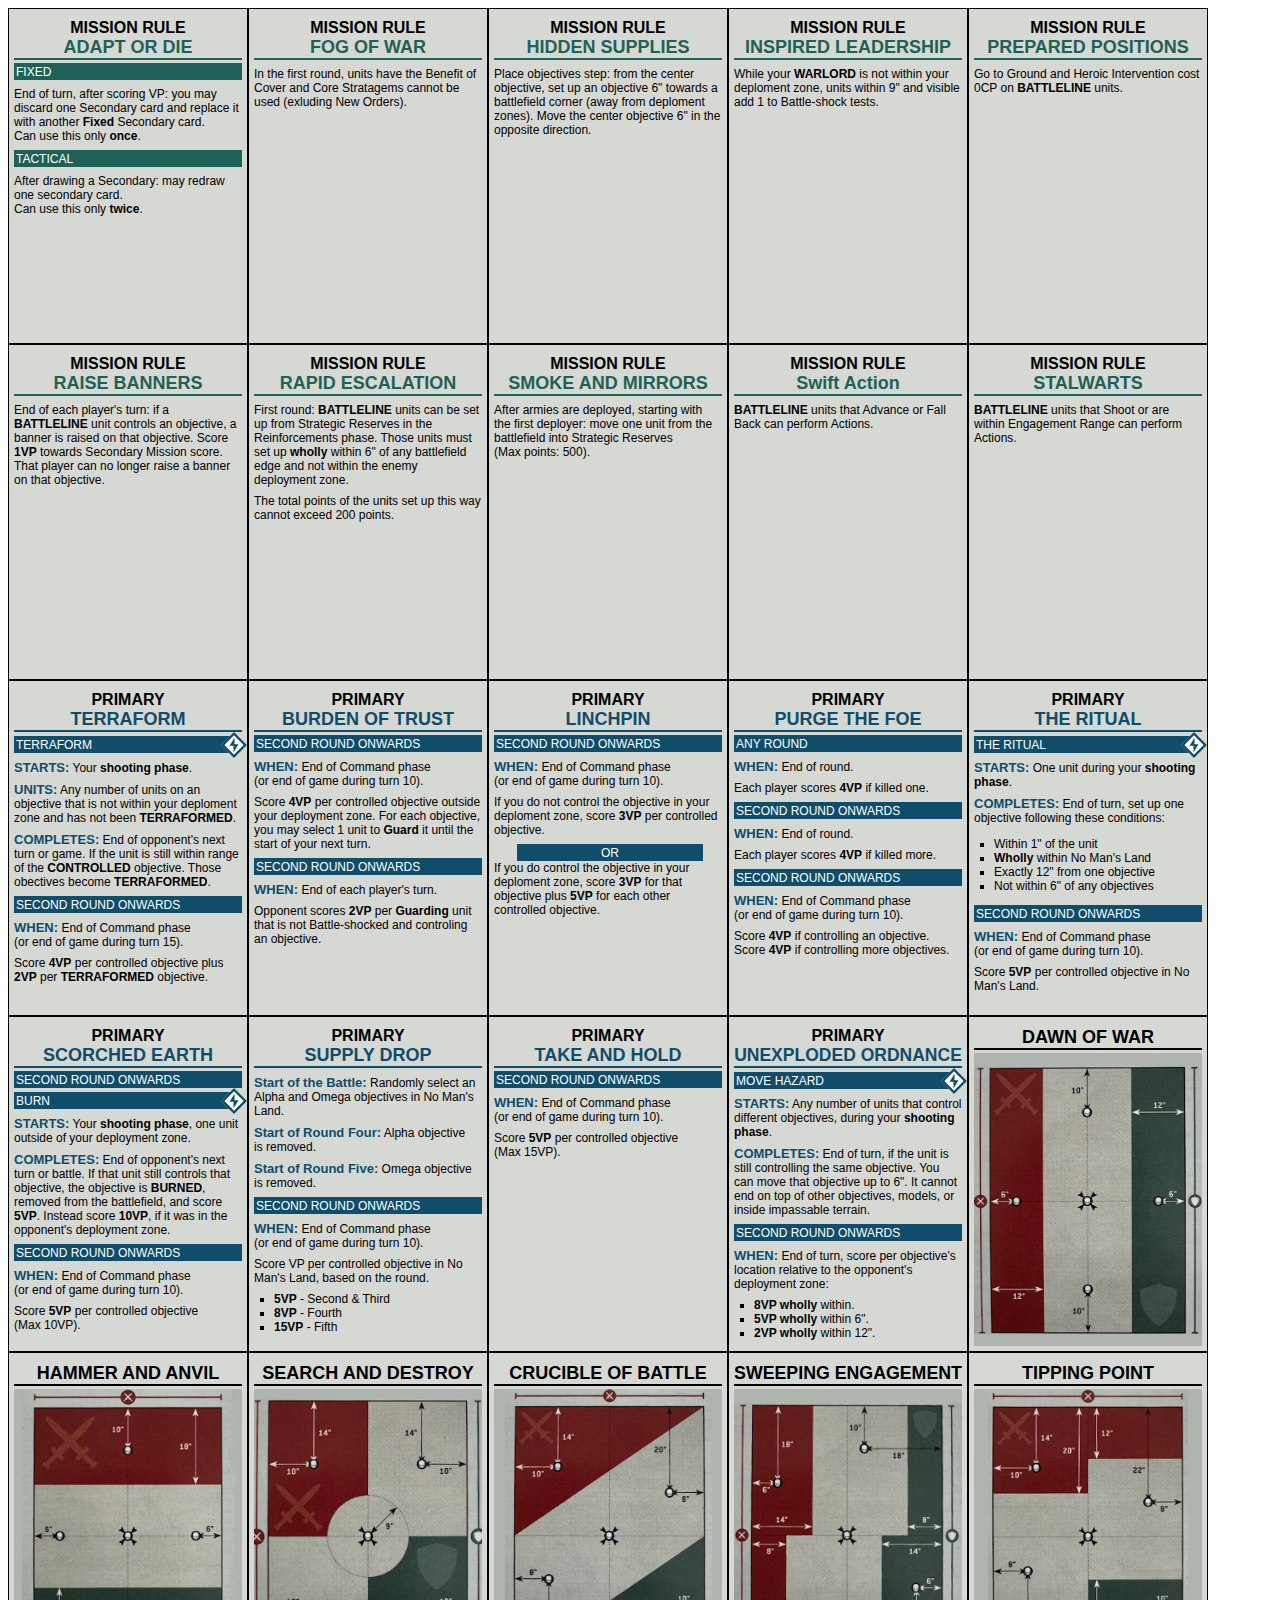
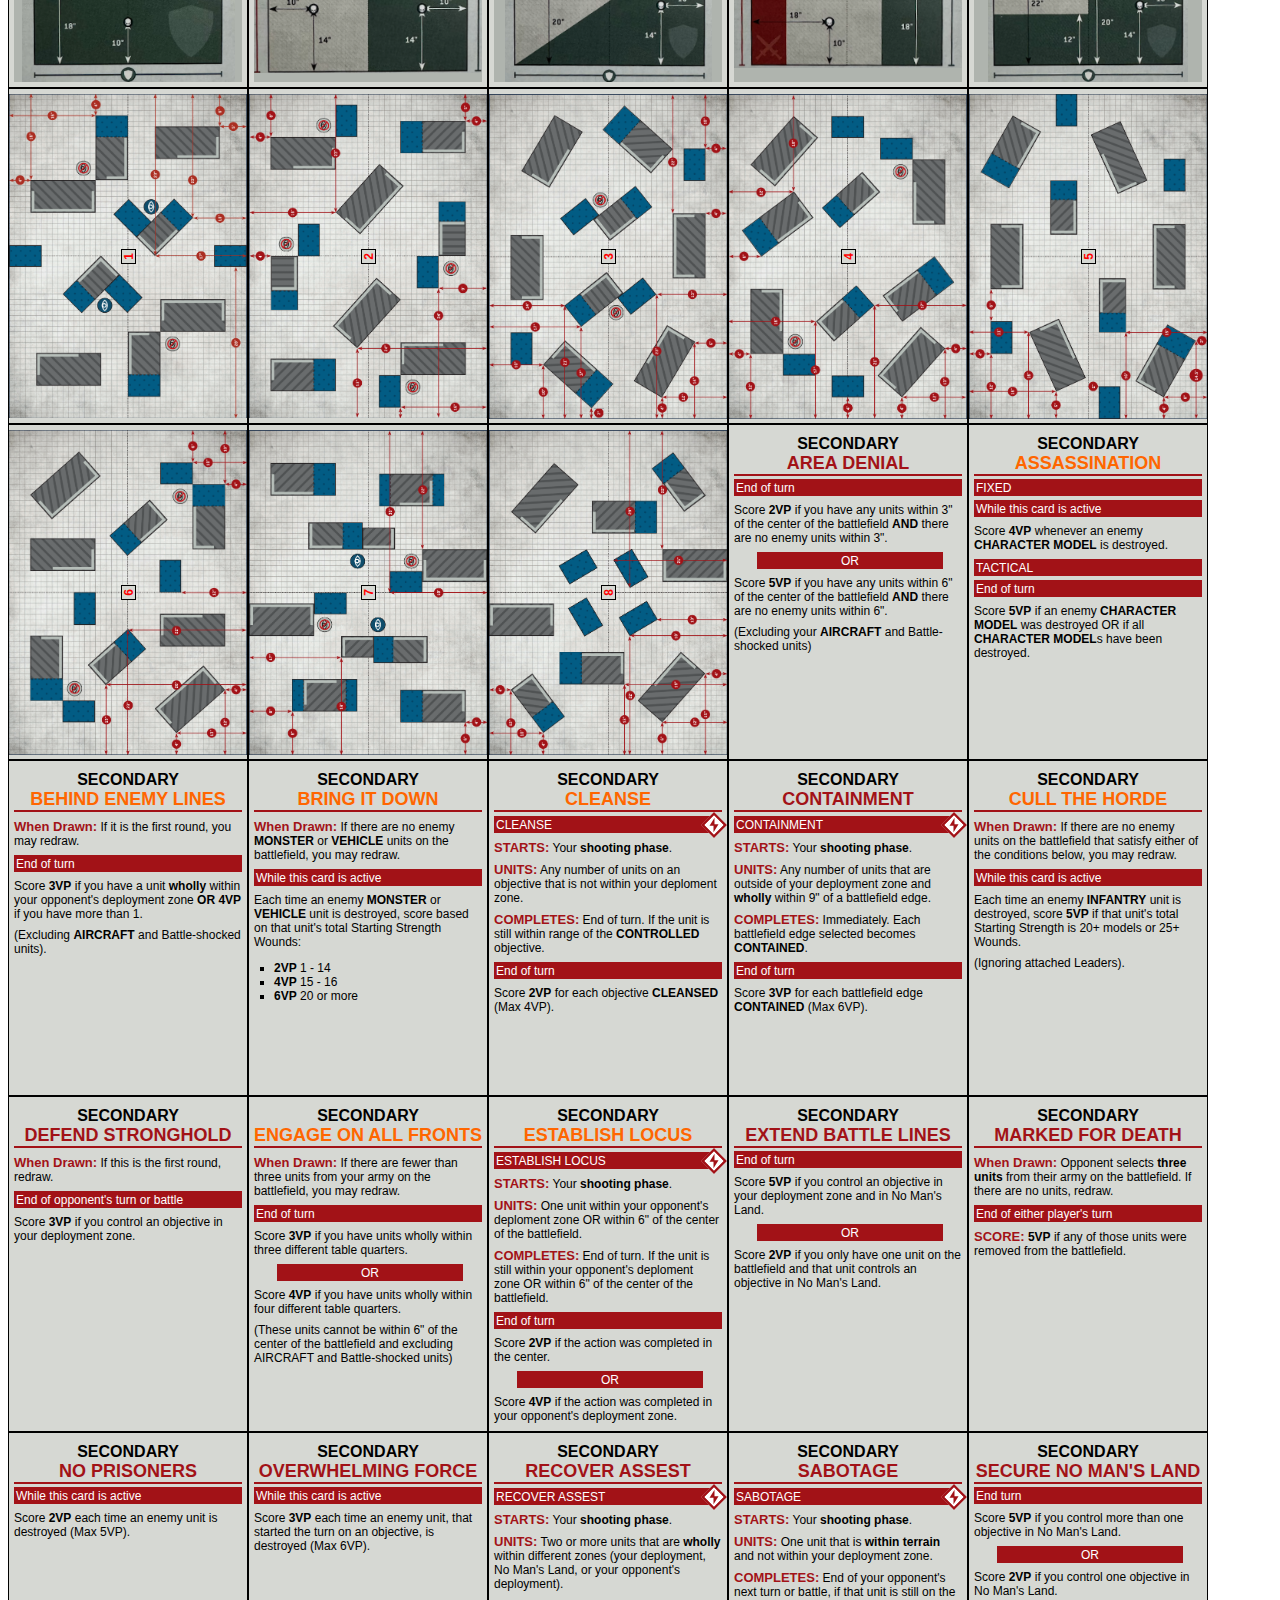
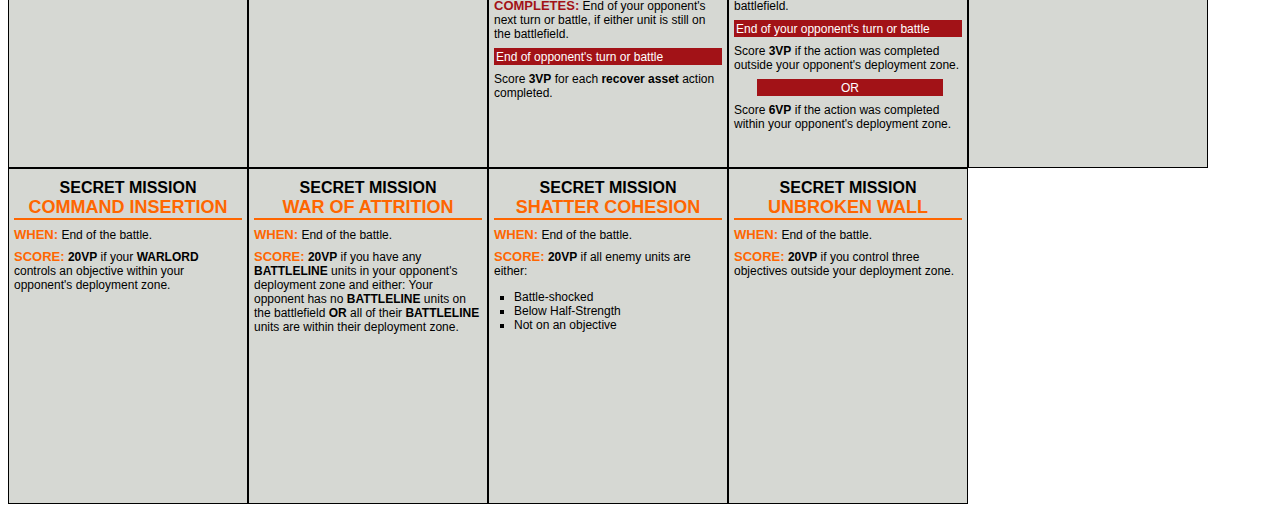
==== commit 8872fc31: "Update cards.html" ====
--- a/cards.html
+++ b/cards.html
@@ -139,7 +139,7 @@
 				SECOND ROUND ONWARDS
 			</div>
 			<p>
-				<a>WHEN:</a> End of Command phase<br>(or end of game during turn 10).
+				<a>WHEN:</a> End of Command phase<br>(or end of game during turn 15).
 			</p>
 			<p>
 				Score <strong>4VP</strong> per controlled objective plus <strong>2VP</strong> per <strong>TERRAFORMED</strong> objective.
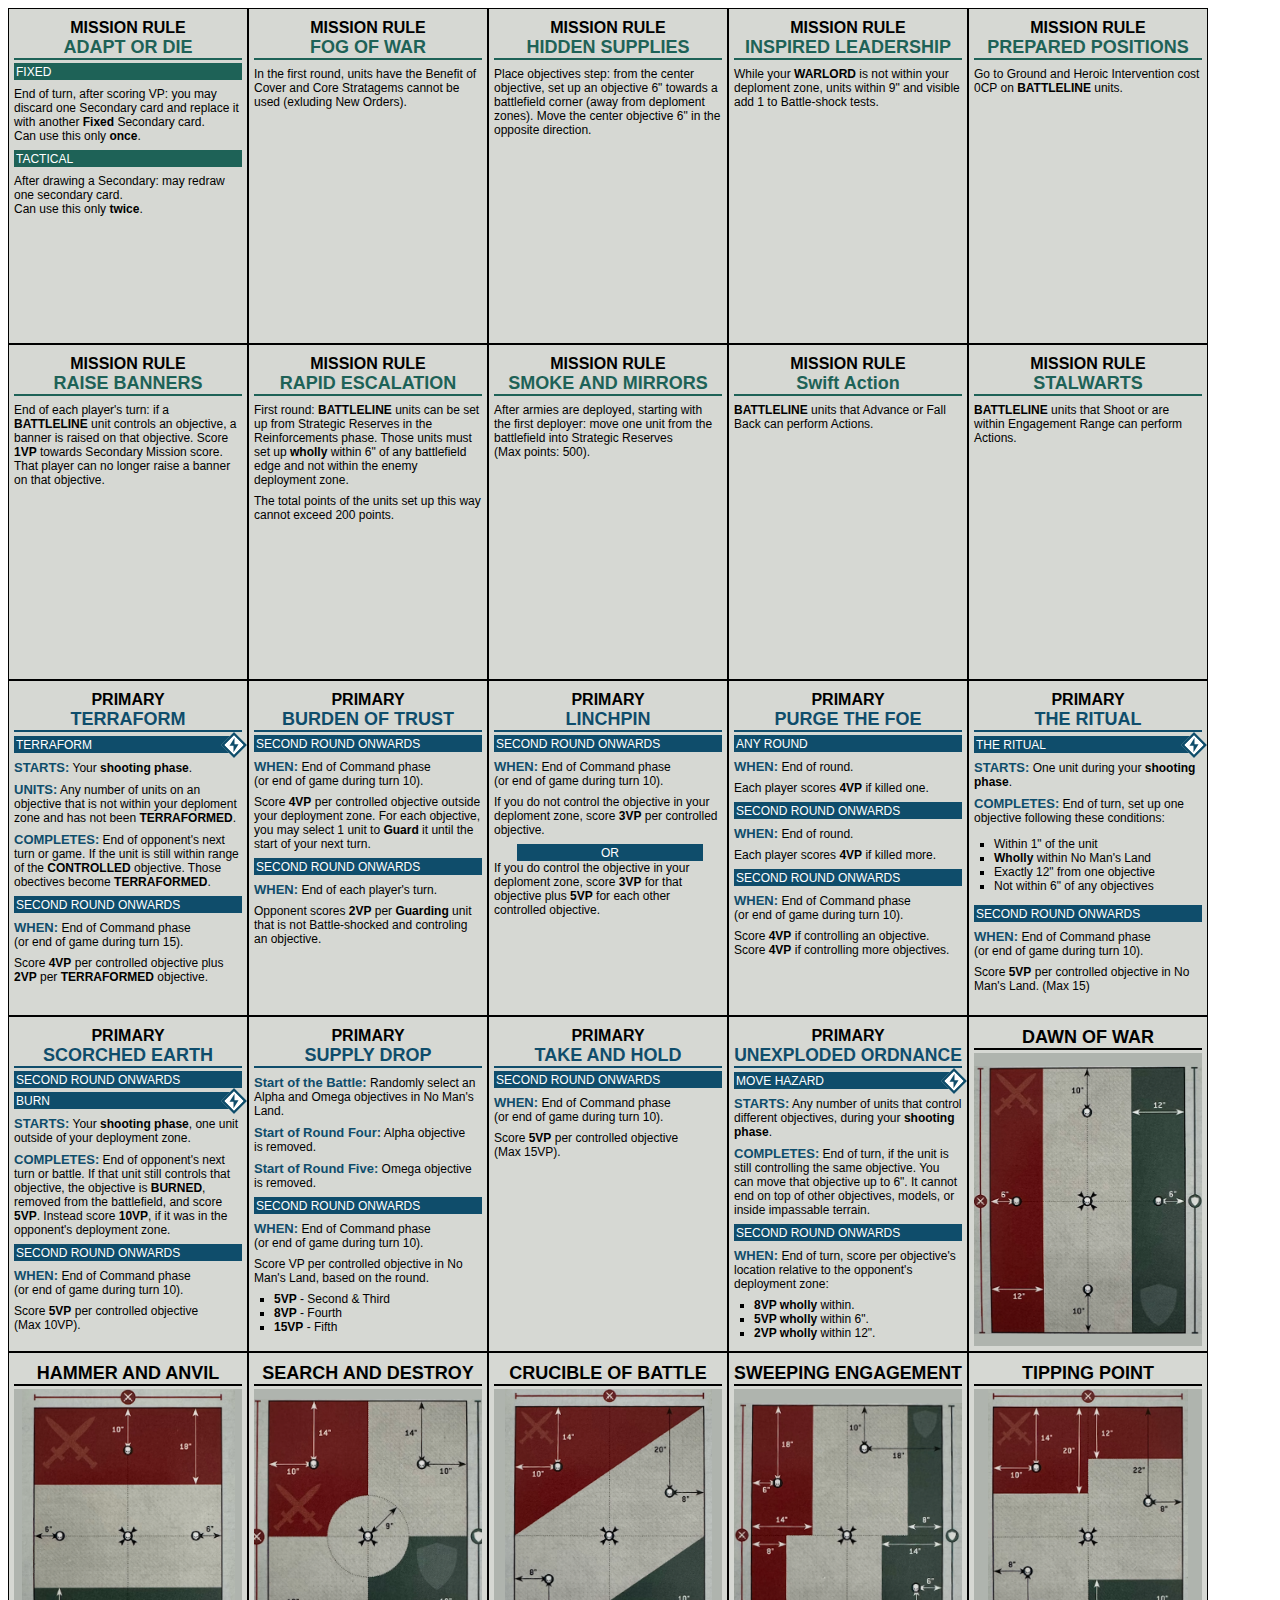
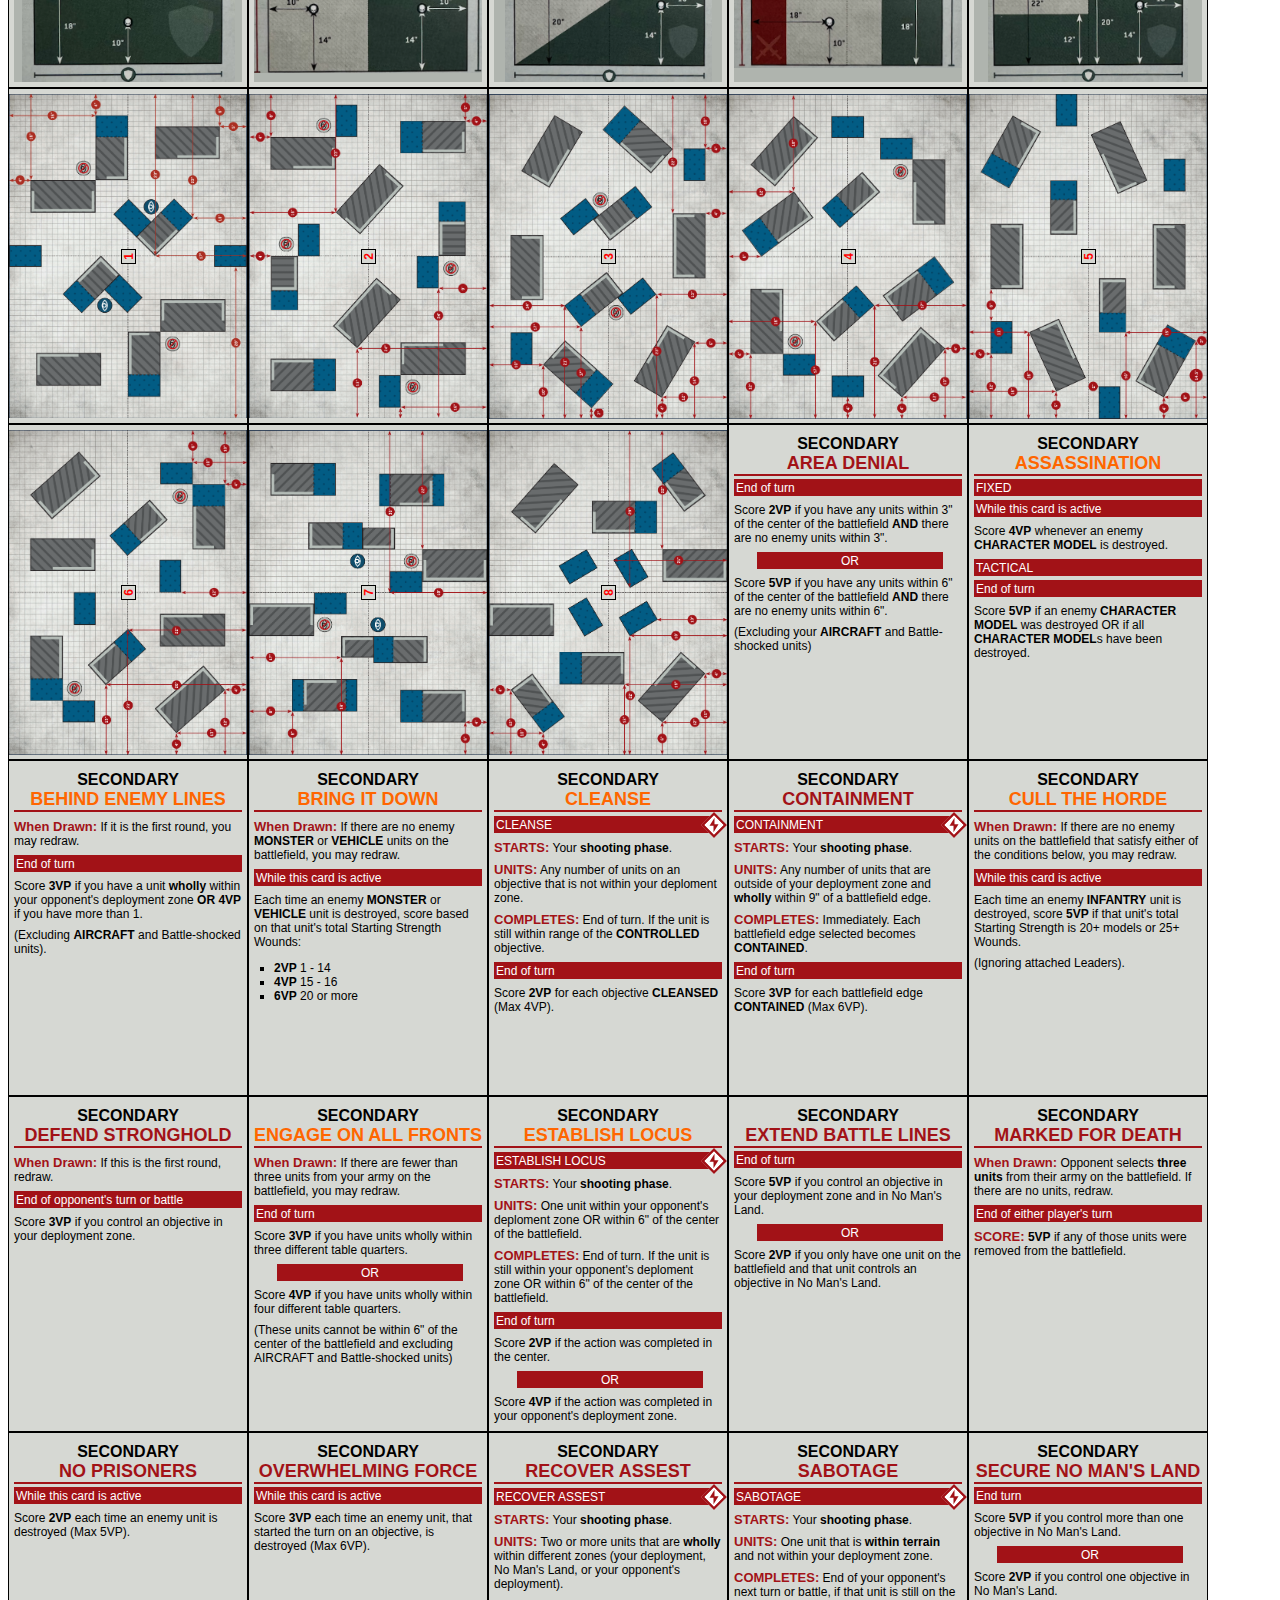
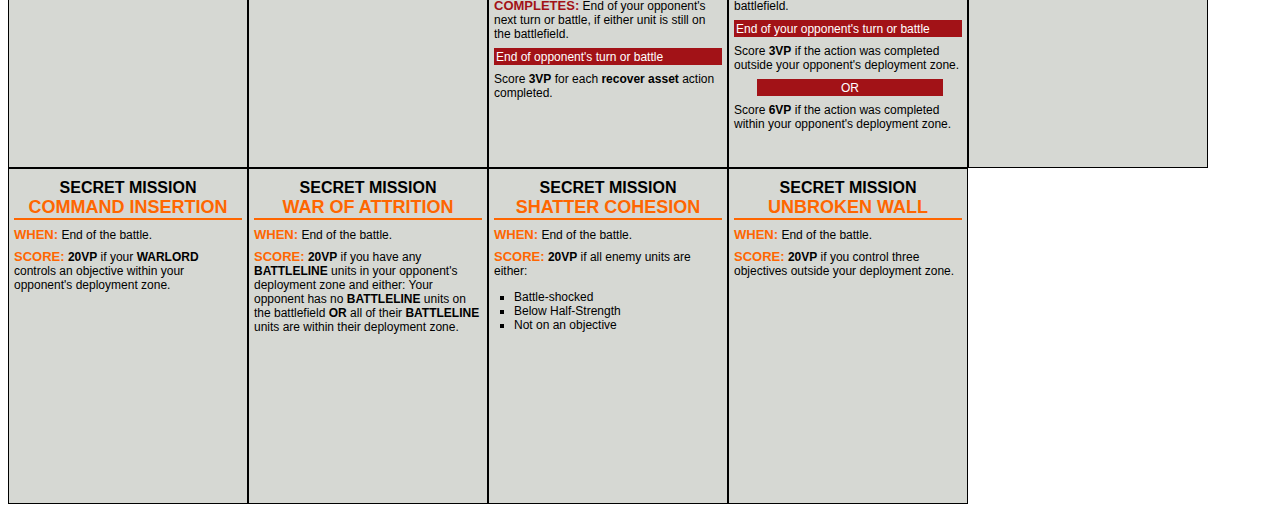
==== commit 814deef3: "Update cards.html" ====
--- a/cards.html
+++ b/cards.html
@@ -253,7 +253,7 @@
 				<a>WHEN:</a> End of Command phase<br>(or end of game during turn 10).
 			</p>
 			<p>
-				Score <strong>5VP</strong> per controlled objective in No Man's Land.<br>
+				Score <strong>5VP</strong> per controlled objective in No Man's Land. (Max 15)<br>
 			</p>
 		</div>
 	</div><div class="card mission" id="blue">
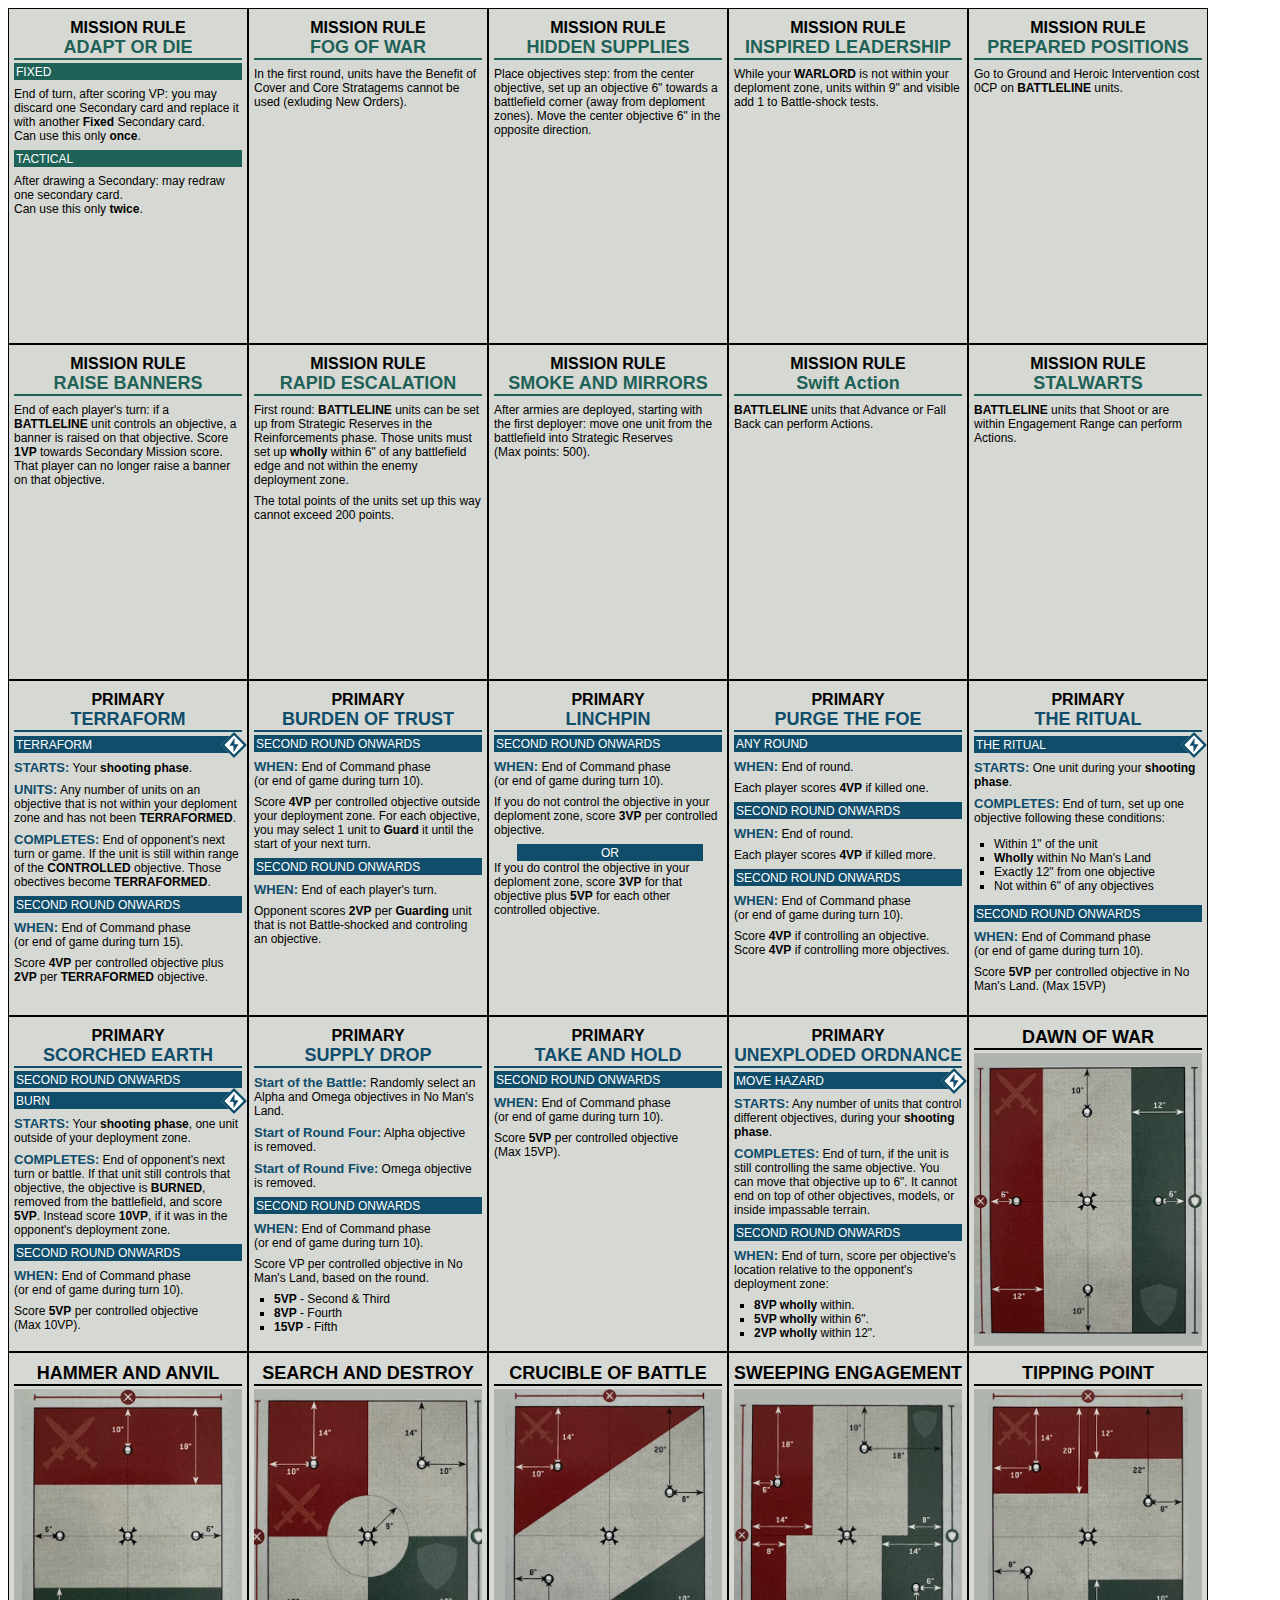
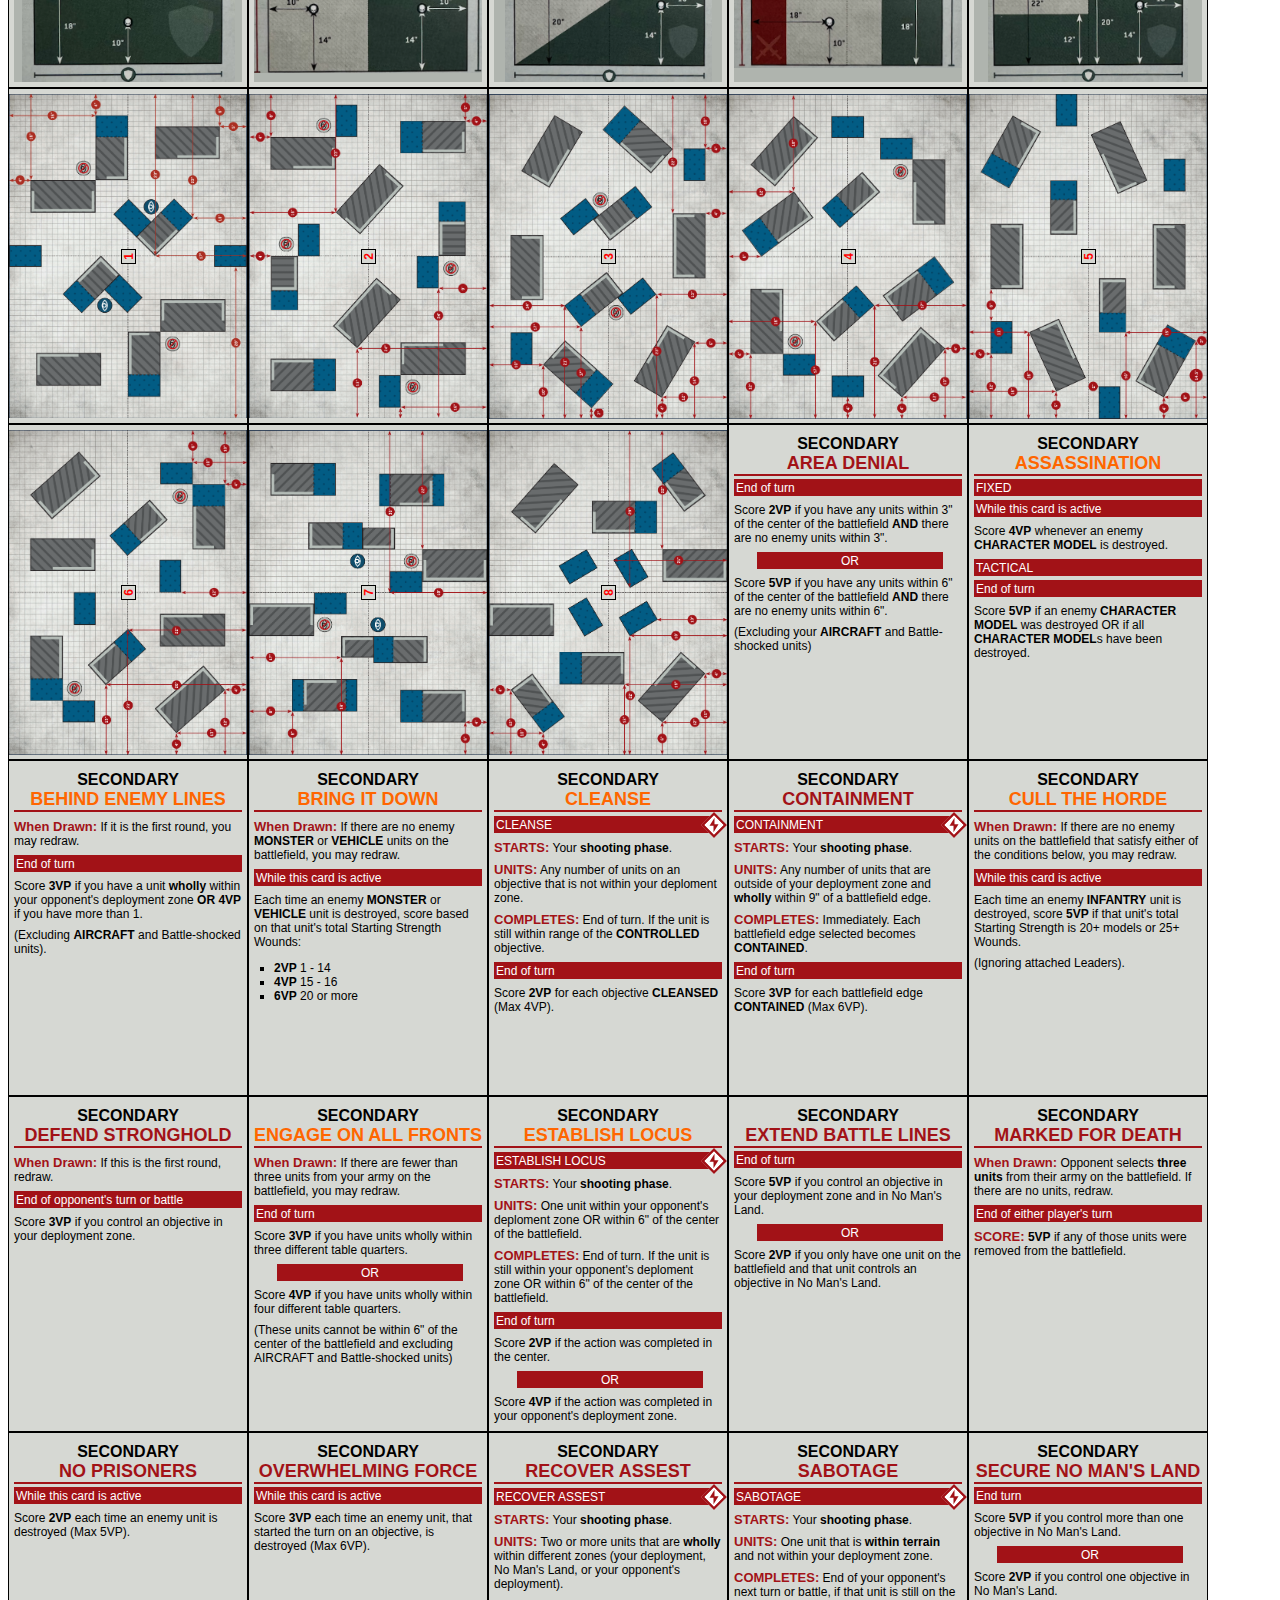
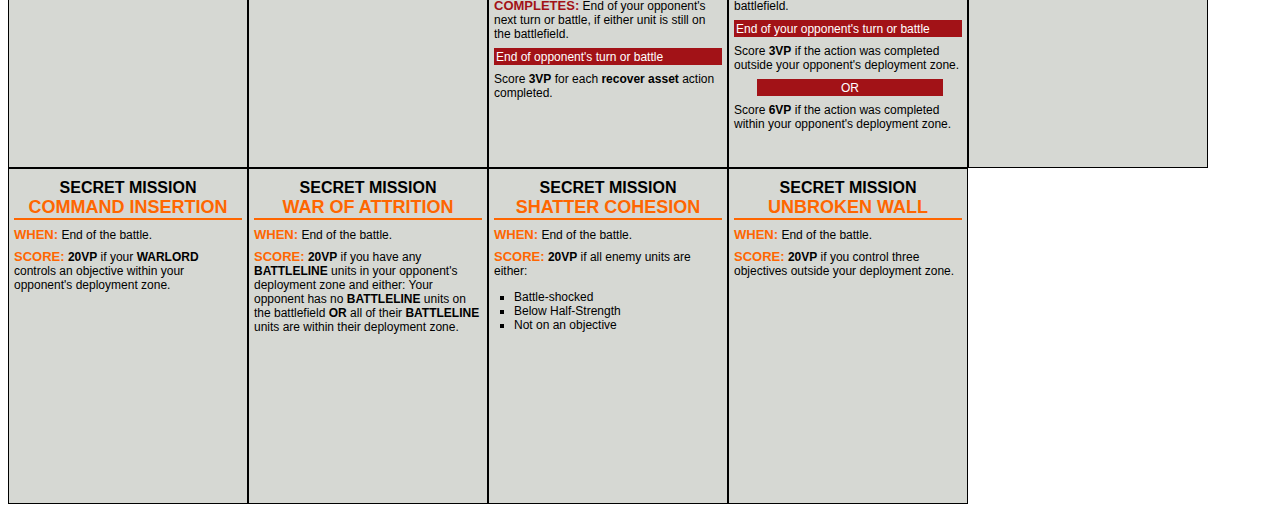
==== commit 28d665f6: "Update cards.html" ====
--- a/cards.html
+++ b/cards.html
@@ -253,7 +253,7 @@
 				<a>WHEN:</a> End of Command phase<br>(or end of game during turn 10).
 			</p>
 			<p>
-				Score <strong>5VP</strong> per controlled objective in No Man's Land. (Max 15)<br>
+				Score <strong>5VP</strong> per controlled objective in No Man's Land. (Max 15VP)<br>
 			</p>
 		</div>
 	</div><div class="card mission" id="blue">
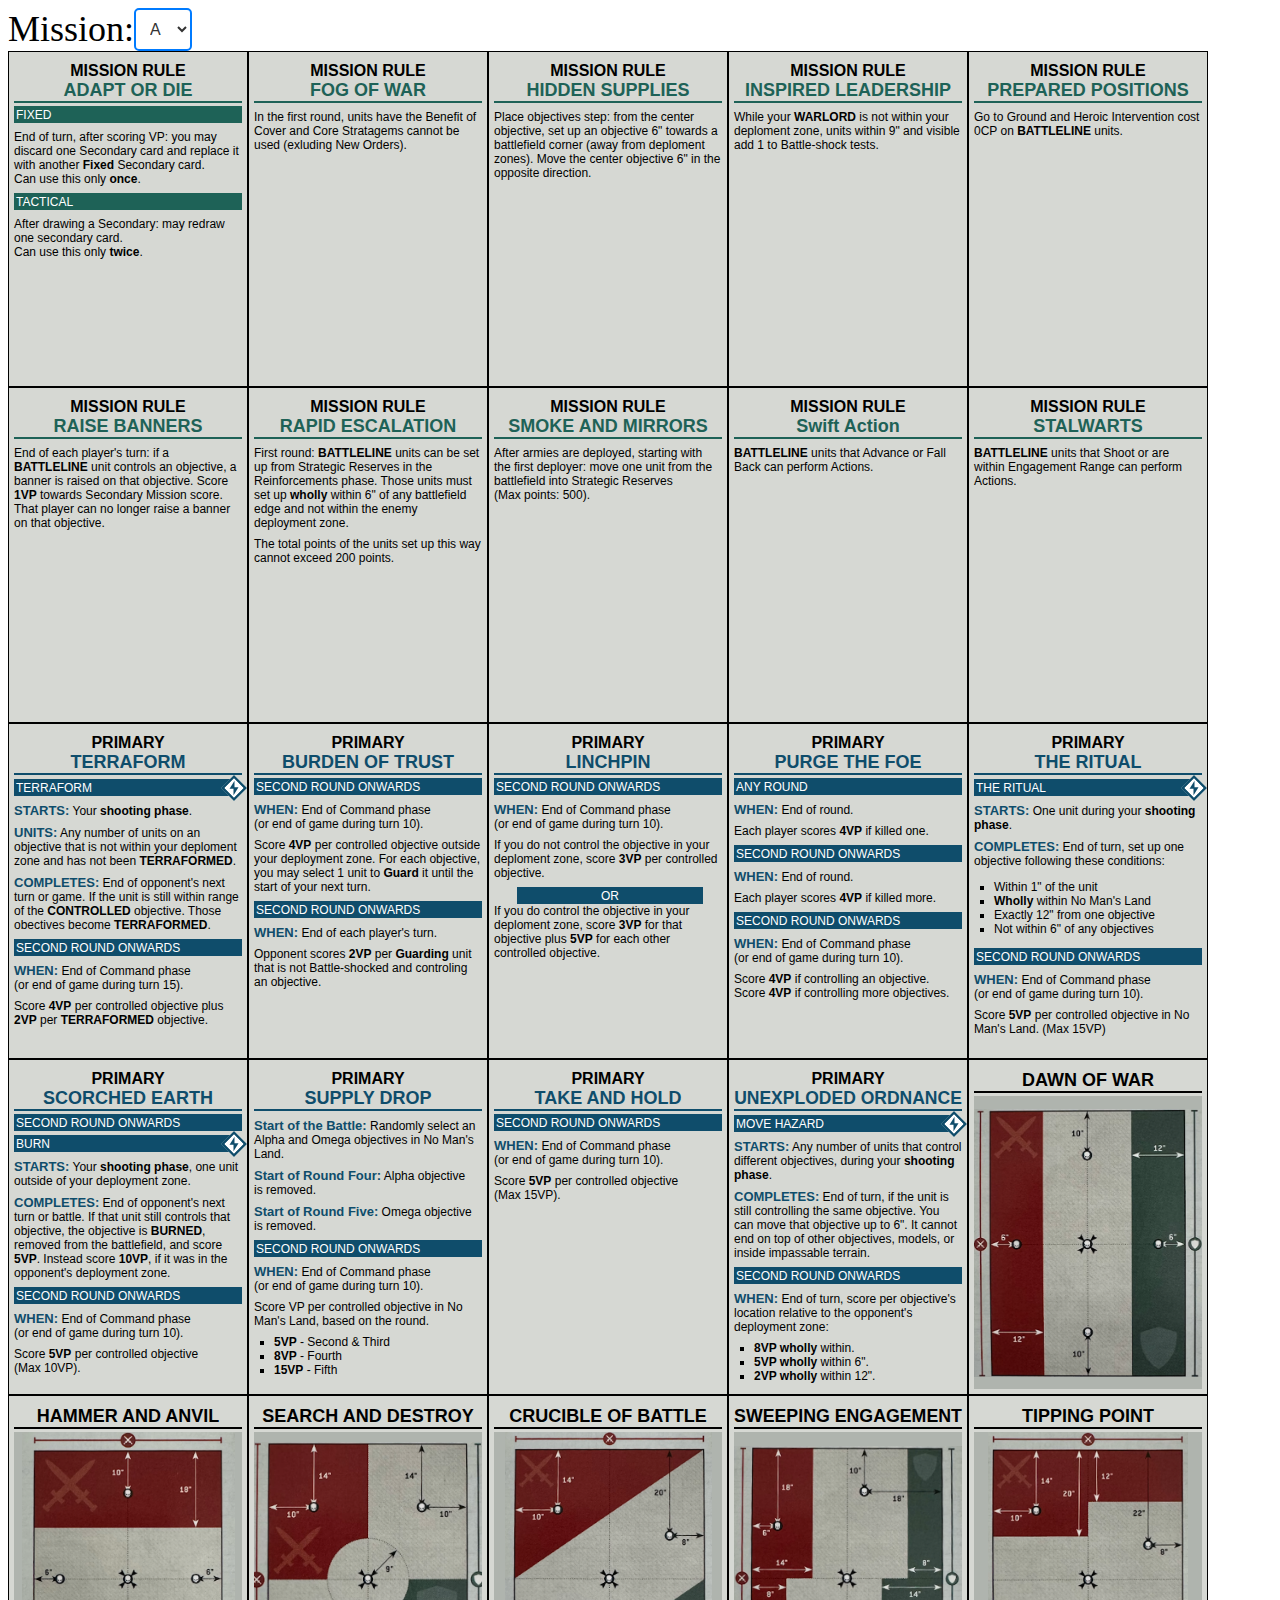
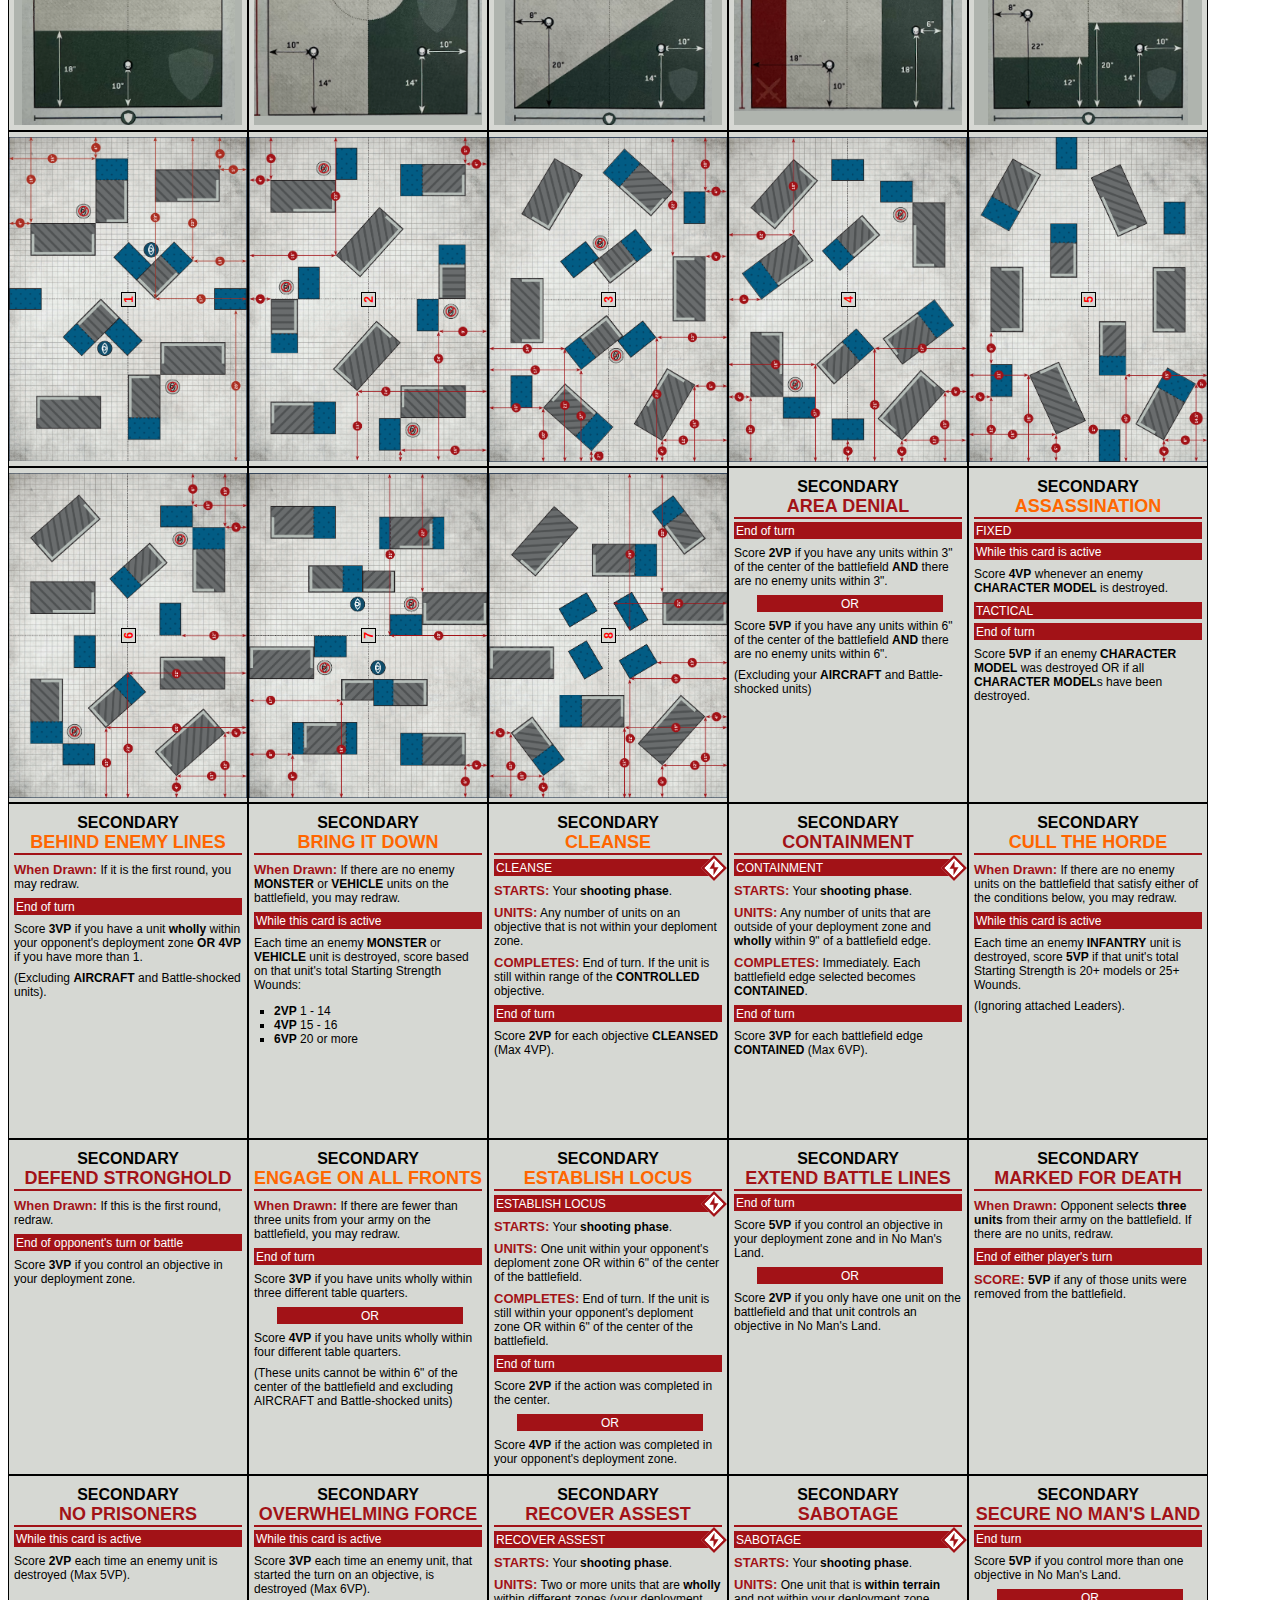
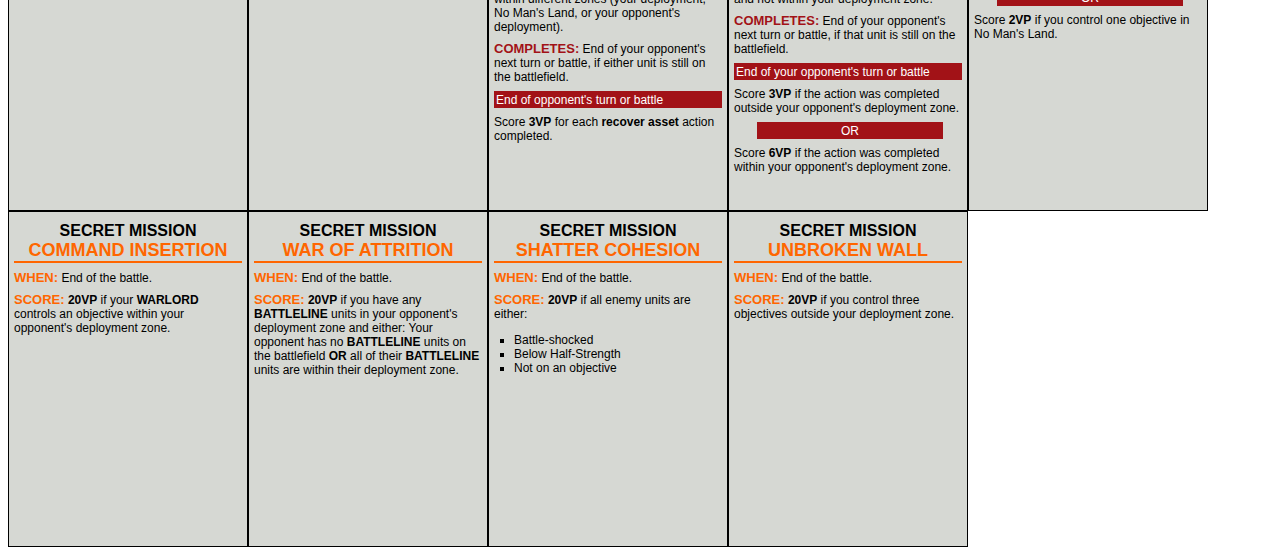
==== commit f210953c: "Update cards.html" ====
--- a/cards.html
+++ b/cards.html
@@ -3,8 +3,43 @@
 <head>
     <title>Pariah Nexus</title>
     <link rel="stylesheet" type="text/css" href="cards.css">
+    <style>
+	    #letterDropdown {
+	        padding: 10px;
+	        font-size: 16px;
+	        border: 2px solid #007BFF;
+	        border-radius: 5px;
+	        background-color: #fff;
+	        color: #333;
+	        cursor: pointer;
+	        transition: all 0.3s ease-in-out;
+	    }
+
+	    #letterDropdown:hover {
+	        border-color: #0056b3;
+	    }
+
+	    #letterDropdown:focus {
+	        outline: none;
+	        box-shadow: 0 0 5px rgba(0, 123, 255, 0.5);
+	    }
+	</style>
 </head>
-<body><div id="title" style="display: none; font-size: 36px;"></div>
+<body>
+	<div id="letterDropdownContainer" style="display:flex; font-size: 36px;">
+		<div style="">Mission:</div>
+	    <select id="letterDropdown">
+	        <script>
+	            // Populate dropdown with letters A - T
+	            for (let i = 65; i <= 84; i++) { // ASCII 65 (A) to 84 (T)
+	                document.write(`<option value="${String.fromCharCode(i)}">${String.fromCharCode(i)}</option>`);
+	            }
+	        </script>
+	    </select>
+	</div>
+
+
+	<div id="title" style="display: none; font-size: 36px;"></div>
 	<div class="card mission" id="green">
 		<div class="text">
 			<h3>MISSION RULE</h3>
@@ -785,55 +820,97 @@
 	</div>
 	<script>
 		const pathname = window.location.href.split('#');
-		if(pathname[1] == "mission"){
+		var Missions = [
+		    ["A", 19, 7, 26, [1,2,4,6,7,8]],
+		    ["B", 15, 9, 26, [1,2,4,6,7,8]],
+		    ["C", 14, 3, 26, [1,2,4,6,7,8]],
+		    ["D", 17, 10, 26, [1,2,4,6,7,8]],
+		    ["E", 19, 6, 22, [1, 7, 8]],
+		    ["F", 13, 4, 22, [1, 7, 8]],
+		    ["G", 16, 11, 22, [1, 7, 8]],
+		    ["H", 18, 9, 22, [1, 7, 8]],
+		    ["I", 13, 6, 23, [1, 2, 3, 4, 6]],
+		    ["J", 14, 7, 23, [1, 2, 3, 4, 6]],
+		    ["K", 17, 11, 23, [1, 2, 3, 4, 6]],
+		    ["L", 19, 4, 23, [1, 2, 3, 4, 6]],
+		    ["M", 15, 8, 24, [1, 2, 4, 6, 8]],
+		    ["N", 16, 10, 24, [1, 2, 4, 6, 8]],
+		    ["O", 12, 11, 24, [1, 2, 4, 6, 8]],
+		    ["P", 17, 5, 24, [1, 2, 4, 6, 8]],
+		    ["Q", 18, 8, 25, [3, 5]],
+		    ["R", 12, 10, 25, [3, 5]],
+		    ["S", 14, 7, 21, [5]],
+		    ["T", 20, 5, 21, [5]]
+		];
+
+		
+		if(pathname[1]){
 			var link = document.createElement("link");
-                link.rel = "stylesheet";
-                link.type = "text/css";
-                link.href = "mission.css";  
-                document.head.appendChild(link);
-
-			//Hide everything
-			const children = document.body.children;
-			for (let i = 0; i < children.length; i++) {
-			    children[i].style.display = 'none';
-			}
-			//Generate and unhide the set
-			var Missions = [
-				["A", 18, 6, 25, [1,2,4,6,7,8]],
-				["B", 14, 8, 25, [1,2,4,6,7,8]],
-				["C", 13, 2, 25, [1,2,4,6,7,8]],
-				["D", 16, 9, 25, [1,2,4,6,7,8]],
-				["E", 18, 5, 21, [1, 7, 8]],
-				["F", 12, 3, 21, [1, 7, 8]],
-				["G", 15, 10, 21, [1, 7, 8]],
-				["H", 17, 8, 21, [1, 7, 8]],
-				["I", 12, 5, 22, [1, 2, 3, 4, 6]],
-				["J", 13, 6, 22, [1, 2, 3, 4, 6]],
-				["K", 16, 10, 22, [1, 2, 3, 4, 6]],
-				["L", 18, 3, 22, [1, 2, 3, 4, 6]],
-				["M", 14, 7, 23, [1, 2, 4, 6, 8]],
-				["N", 15, 9, 23, [1, 2, 4, 6, 8]],
-				["O", 11, 10, 23, [1, 2, 4, 6, 8]],
-				["P", 16, 4, 23, [1, 2, 4, 6, 8]],
-				["Q", 17, 7, 24, [3, 5]],
-				["R", 11, 9, 24, [3, 5]],
-				["S", 13, 6, 20, [5]],
-				["T", 19, 4, 20, [5]]
-			];
-			var randomNumber = Math.floor(Math.random() * 20);
-			var selectedMission = Missions[randomNumber];
-			let deploymentArray = selectedMission[4];
-			randomNumber = Math.floor(Math.random() * deploymentArray.length);
-			let deployment = deploymentArray[randomNumber];
-			
-			for(var x=1;x<4;x++){
-				children[selectedMission[x]].style.display = 'inline-block';
-			}
-			children[deployment+25].style.display = 'inline-block';
-			
-			document.getElementById("title").innerHTML = "Mission: "+selectedMission[0]+"<br>Deployment: "+deployment;
-			document.getElementById("title").style.display = 'block';
-		}
+            link.rel = "stylesheet";
+            link.type = "text/css";
+            link.href = "mission.css";
+            document.head.appendChild(link);
+		
+			if (pathname[1] !== "mission") {
+				const children = document.body.children;
+	            for (let i = 0; i < children.length; i++) {
+	                children[i].style.display = 'none';
+	            }
+	            
+	            let selectedMission = Missions.find(m => m[0] === pathname[1]);
+	            let deploymentArray = selectedMission[4];
+	            randomNumber = Math.floor(Math.random() * deploymentArray.length);
+	            let deployment = deploymentArray[randomNumber];
+	            
+	            for (var x = 1; x < 4; x++) {
+	                children[selectedMission[x]].style.display = 'inline-block';
+	            }
+	            children[deployment + 26].style.display = 'inline-block';
+	            
+	            document.getElementById("title").innerHTML = "Deployment: " + deployment;
+	            document.getElementById("title").style.display = 'block';
+
+	            // Preselect option if hash exists
+		        window.onload = function() {
+		            const hash = window.location.hash.substring(1);
+		            if (hash) {
+		                document.getElementById('letterDropdown').value = hash;
+		            }
+		        };
+
+	        } else if (pathname[1] === "mission") {	            
+	            const children = document.body.children;
+	            for (let i = 0; i < children.length; i++) {
+	                children[i].style.display = 'none';
+	            }
+	            
+	            let randomNumber = Math.floor(Math.random() * Missions.length);
+	            let selectedMission = Missions[randomNumber];
+	            let deploymentArray = selectedMission[4];
+	            randomNumber = Math.floor(Math.random() * deploymentArray.length);
+	            let deployment = deploymentArray[randomNumber];
+	            
+	            for (var x = 1; x < 4; x++) {
+	                children[selectedMission[x]].style.display = 'inline-block';
+	            }
+	            children[deployment + 25].style.display = 'inline-block';
+	            
+	            document.getElementById("title").innerHTML = "Deployment: " + deployment;
+	            document.getElementById("title").style.display = 'block';
+	            document.getElementById('letterDropdown').value = selectedMission[0];
+	        }
+
+
+	        document.getElementById("letterDropdownContainer").style.display = 'flex';
+	        document.getElementById('letterDropdown').addEventListener('change', function() {
+	            if (this.value) {
+	                window.location.hash = this.value;
+	                location.reload();
+	            }
+	        });
+	    }
+
+	    
 	</script>
 </body>
 </html>
